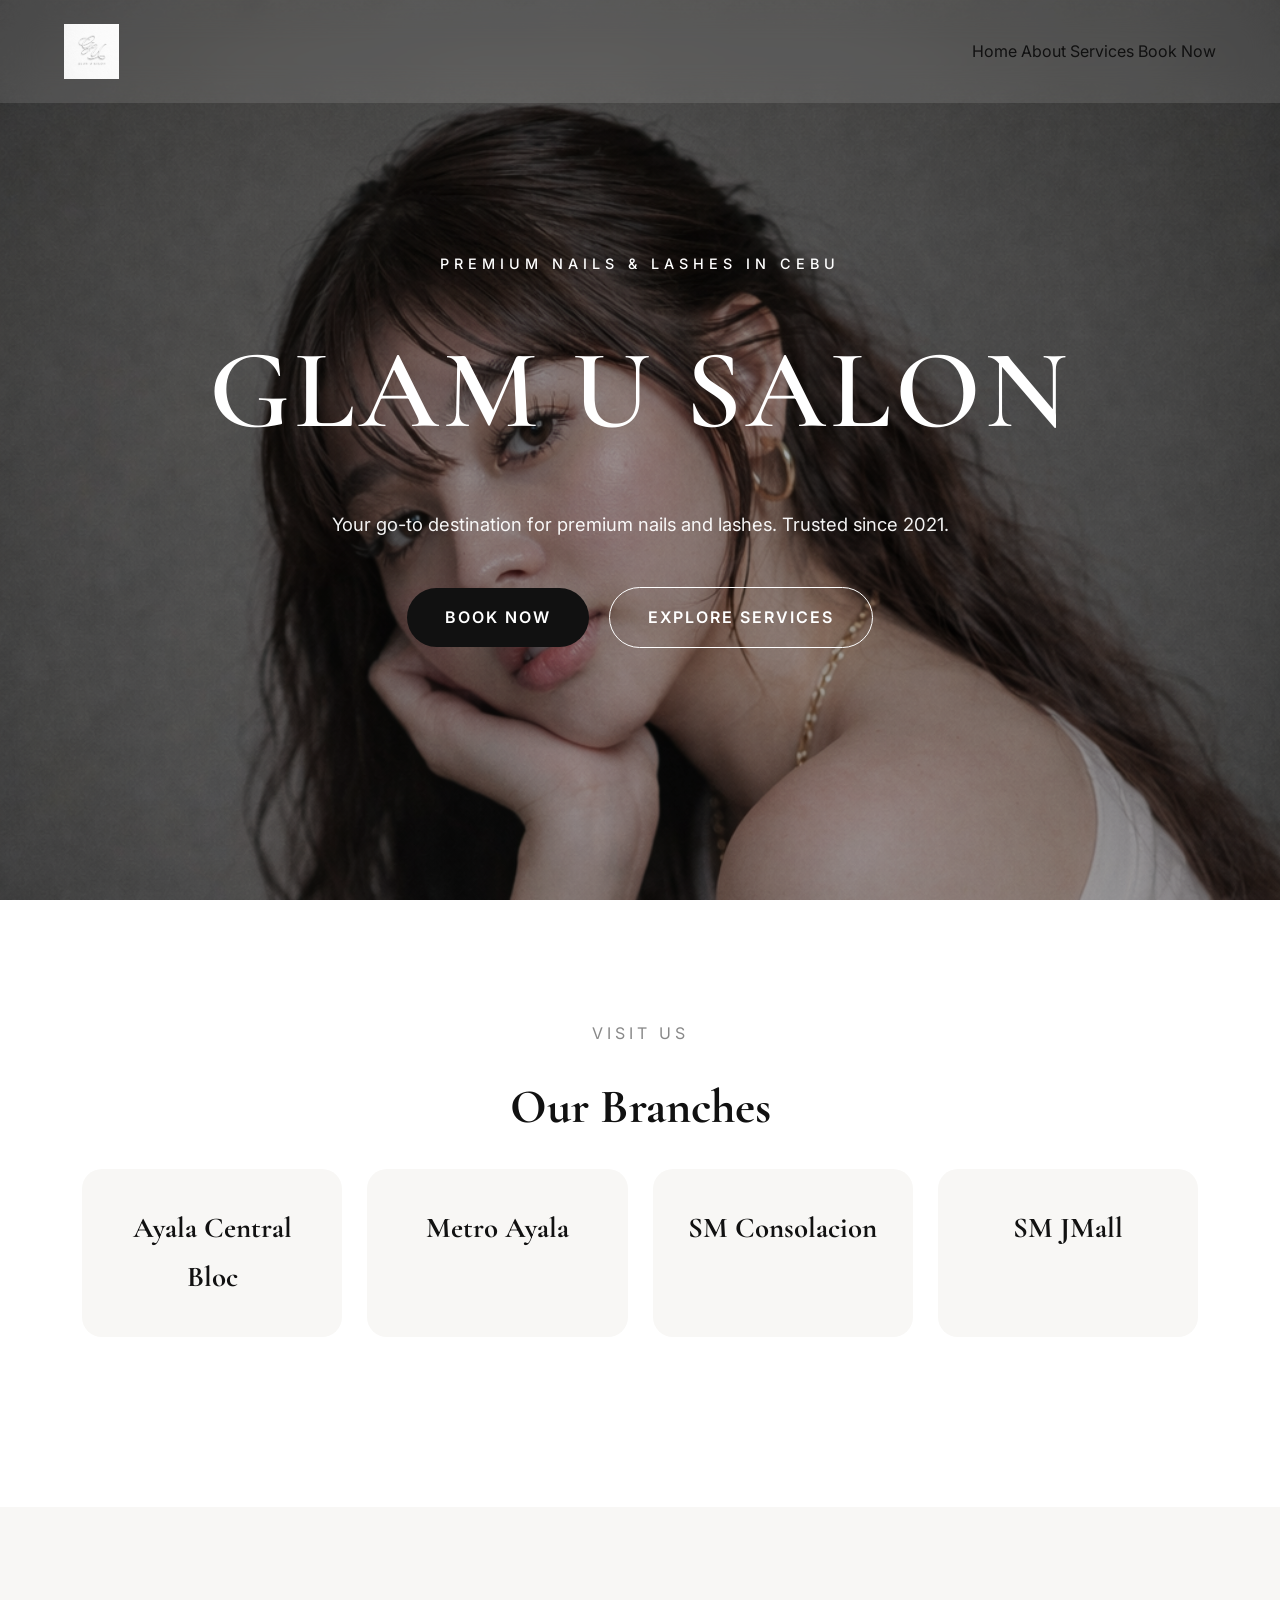
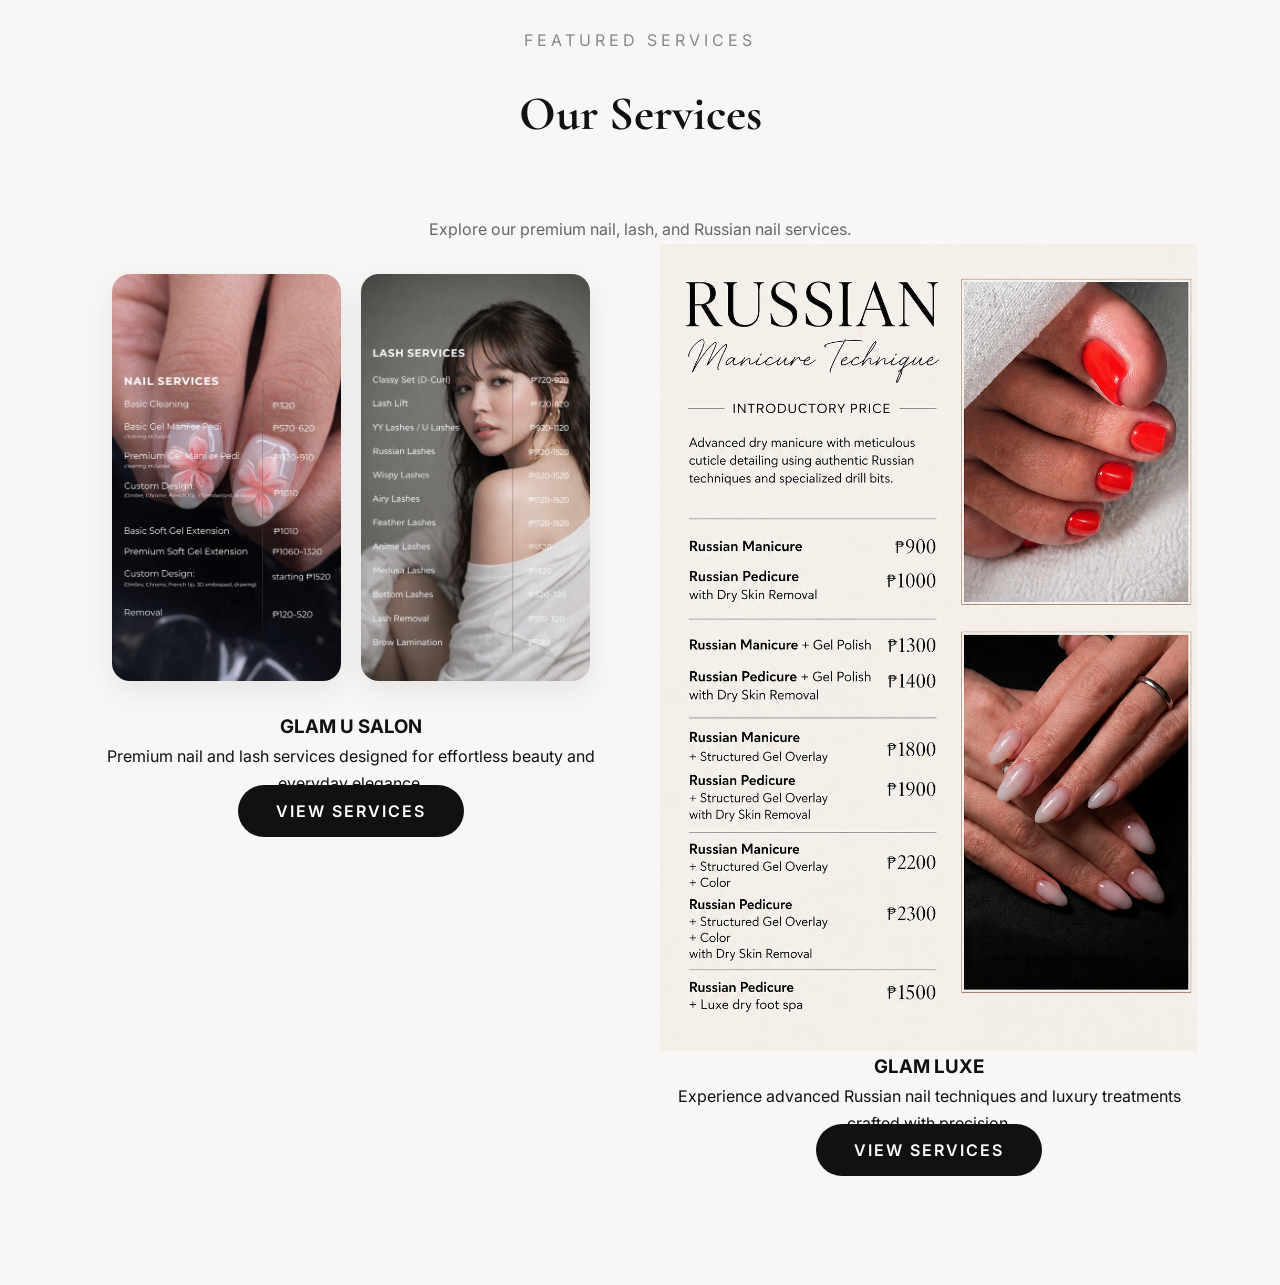
==== index.html @ e1efa461 "Update index.html" ====
<!DOCTYPE html>
<html lang="en">

<head>

<meta charset="UTF-8">
<meta name="viewport" content="width=device-width, initial-scale=1.0">

<title>Glam U Salon | Premium Nails & Lashes in Cebu</title>

<link rel="preconnect" href="https://fonts.googleapis.com">
<link rel="preconnect" href="https://fonts.gstatic.com" crossorigin>

<link href="https://fonts.googleapis.com/css2?family=Cormorant+Garamond:wght@500;600;700&family=Inter:wght@300;400;500;600&display=swap" rel="stylesheet">

<link rel="stylesheet" href="style.css">

</head>

<body>

<header class="navbar">

<div class="container">

<a href="index.html" class="logo">
<img src="image/logo-white.png" alt="GLAM U SALON">
</a>

<nav>

<a href="index.html">Home</a>

<a href="about.html">About</a>

<a href="services.html">Services</a>

<a href="book.html" class="book-btn">Book Now</a>

</nav>

</div>

</header>

<section class="hero">

<div class="hero-overlay"></div>

<div class="hero-content">

<p class="hero-subtitle">
PREMIUM NAILS & LASHES IN CEBU
</p>

<h1>GLAM U SALON</h1>

<p class="hero-description">
Your go-to destination for premium nails and lashes. Trusted since 2021.
</p>

<div class="hero-buttons">

<a href="book.html" class="primary-btn">
BOOK NOW
</a>

<a href="services.html" class="secondary-btn">
EXPLORE SERVICES
</a>

</div>

</div>

</section>

      <section class="location">

    <div class="container">

        <p class="section-subtitle">
            VISIT US
        </p>

        <h2>Our Branches</h2>


        <div class="branches">

            <div class="branch">
                <h3>Ayala Central Bloc</h3>
            </div>

            <div class="branch">
                <h3>Metro Ayala</h3>
            </div>

            <div class="branch">
                <h3>SM Consolacion</h3>
            </div>

           <div class="branch">
    <h3>SM JMall</h3>
</div>

</div>

</div>

</section>

                <section class="featured-services">

    <div class="container">

        <p class="section-subtitle">
            FEATURED SERVICES
        </p>

        <h2>Our Services</h2>

        <p class="section-description">
            Explore our premium nail, lash, and Russian nail services.
        </p>

        <div class="service-grid">

            <div class="service-card">

                <div class="service-images">

                    <img src="image/nailrates.jpg" alt="Nail Services">

                    <img src="image/lashrates.jpg" alt="Lash Services">

                </div>

                <div class="service-content">

                    <h3>GLAM U SALON</h3>

                    <p>
                        Premium nail and lash services designed for effortless beauty and everyday elegance.
                    </p>

                    <a href="services.html" class="primary-btn">
                        VIEW SERVICES
                    </a>

                </div>

            </div>

            <div class="service-card">

                <img src="image/glamluxe.jpg" alt="Glam Luxe">

                <div class="service-content">

                    <h3>GLAM LUXE</h3>

                    <p>
                        Experience advanced Russian nail techniques and luxury treatments crafted with precision.
                    </p>

                    <a href="services.html" class="primary-btn">
                        VIEW SERVICES
                    </a>

                </div>

            </div>

        </div>

    </div>

</section>
---- style.css ----
/* ==========================================
   GLAM U SALON
   Luxury Website
========================================== */

*{
    margin:0;
    padding:0;
    box-sizing:border-box;
}

html{
    scroll-behavior:smooth;
}

body{
    font-family:'Inter',sans-serif;
    background:#f8f7f5;
    color:#111;
    overflow-x:hidden;
    line-height:1.7;
}

img{
    width:100%;
    display:block;
}
/* SERVICES HERO */

.services-hero{
    padding:160px 20px 80px;
    text-align:center;
    background:#f8f7f5;
}

.services-hero h1{
    font-family:'Cormorant Garamond',serif;
    font-size:4rem;
    margin:20px 0;
}

.section-subtitle{
    letter-spacing:4px;
    text-transform:uppercase;
    color:#888;
}

.section-description{
    max-width:650px;
    margin:auto;
    color:#666;
    line-height:1.8;
}
a{
    text-decoration:none;
    color:inherit;
}

ul{
    list-style:none;
}

.container{
    width:min(90%,1200px);
    margin:auto;
}

/* ==========================================
   NAVBAR
========================================== */

.navbar{

    position:fixed;

    top:0;

    left:0;

    width:100%;

    z-index:999;

    padding:24px 0;

    transition:.35s;

    background:rgba(255,255,255,.12);

    backdrop-filter:blur(18px);

    -webkit-backdrop-filter:blur(18px);

}

.navbar.scrolled{

    background:#ffffffee;

    box-shadow:0 8px 30px rgba(0,0,0,.08);

}

.navbar .container{

    display:flex;

    justify-content:space-between;

    align-items:center;

}

.logo img{
    height:55px;
    width:auto;
    display:block;
    transition:.3s ease;
}

.logo img:hover{
    opacity:.8;
}

.navbar.scrolled .logo{

    color:#111;

}

.menu-btn{

    background:none;

    border:none;

    font-size:2rem;

    color:#fff;

    cursor:pointer;

    transition:.3s;

}

.navbar.scrolled .menu-btn{

    color:#111;

}

.menu-btn:hover{

    transform:scale(1.1);

}

/* ==========================================
   MOBILE MENU
========================================== */

.menu-overlay{

    position:fixed;

    inset:0;

    background:#ffffff;

    display:flex;

    justify-content:center;

    align-items:center;

    flex-direction:column;

    transform:translateY(-100%);

    transition:.45s ease;

    z-index:1000;

}

.menu-overlay.active{

    transform:translateY(0);

}

.close-btn{

    position:absolute;

    top:30px;

    right:30px;

    border:none;

    background:none;

    font-size:2rem;

    cursor:pointer;

}

.mobile-nav{

    display:flex;

    flex-direction:column;

    gap:30px;

    text-align:center;

}

.mobile-nav a{

    font-family:'Cormorant Garamond',serif;

    font-size:2rem;

    letter-spacing:2px;

    transition:.3s;

}

.mobile-nav a:hover{

    opacity:.55;

}/* ==========================================
   HERO
========================================== */

.hero{

    position:relative;

    width:100%;

    height:100vh;
   
background:url("image/banner.jpg") no-repeat;
background-size:cover;
background-position:center top;

    display:flex;

    justify-content:center;

    align-items:center;

    text-align:center;

}

.hero-overlay{

    position:absolute;

    inset:0;

    background:linear-gradient(
        rgba(0,0,0,.35),
        rgba(0,0,0,.35)
    );

}

.hero-content{

    position:relative;

    z-index:2;

    width:min(95%,1100px);

    color:#fff;

    animation:fadeUp 1.2s ease;

}

.hero-subtitle{

    font-size:.9rem;

    letter-spacing:5px;

    text-transform:uppercase;

    margin-bottom:20px;

    font-weight:500;

}

.hero h1{

    font-family:'Cormorant Garamond',serif;

    font-size:clamp(3rem,7vw,5.8rem);

    font-weight:600;

    letter-spacing:4px;

    margin-bottom:20px;

    white-space:nowrap;

}

.hero-description{

    max-width:650px;

    margin:auto;

    font-size:1.05rem;

    line-height:1.9;

    opacity:.95;

    margin-bottom:45px;

}

.hero-buttons{

    display:flex;

    justify-content:center;

    align-items:center;

    gap:20px;

    flex-wrap:wrap;

}

/* ==========================================
   BUTTONS
========================================== */

.primary-btn{

    background:#111;

    color:#fff;

    padding:16px 38px;

    border-radius:50px;

    font-weight:600;

    letter-spacing:2px;

    transition:.35s;

}

.primary-btn:hover{

    background:#fff;

    color:#111;

    transform:translateY(-3px);

}

.secondary-btn{

    border:1px solid #fff;

    color:#fff;

    padding:16px 38px;

    border-radius:50px;

    font-weight:600;

    letter-spacing:2px;

    transition:.35s;

}

.secondary-btn:hover{

    background:#fff;

    color:#111;

    transform:translateY(-3px);

}

/* ==========================================
   ANIMATION
========================================== */

@keyframes fadeUp{

    from{

        opacity:0;

        transform:translateY(40px);

    }

    to{

        opacity:1;

        transform:translateY(0);

    }

}/* ==========================================
   FOOTER
========================================== */

.footer{

    background:#ffffff;

    padding:80px 20px;

    text-align:center;

    border-top:1px solid #ececec;

}

.footer-content{

    max-width:800px;

    margin:auto;

}

.footer h3{

    font-family:'Cormorant Garamond',serif;

    font-size:2.4rem;

    font-weight:600;

    letter-spacing:3px;

    margin-bottom:10px;

}

.footer-tagline{

    font-size:1rem;

    color:#777;

    letter-spacing:2px;

    margin-bottom:30px;

}

.social-links{

    display:flex;

    justify-content:center;

    gap:25px;

    margin-bottom:30px;

}

.social-links a{

    color:#111;

    font-weight:500;

    transition:.3s;

}

.social-links a:hover{

    opacity:.6;

}

.copyright{

    color:#888;

    font-size:.9rem;

}

/* ==========================================
   RESPONSIVE
========================================== */

@media(max-width:768px){

.hero{

    padding:0 25px;

}

.hero h1{

    font-size:3.5rem;

    letter-spacing:3px;

}

.hero-subtitle{

    font-size:.8rem;

    letter-spacing:3px;

}

.hero-description{

    font-size:.95rem;

    line-height:1.8;

}

.hero-buttons{

    flex-direction:column;

    gap:15px;

}

.primary-btn,
.secondary-btn{

    width:100%;

    max-width:300px;

}

.logo{

    font-size:1.6rem;

}

.mobile-nav a{

    font-size:1.8rem;

}

.footer{

    padding:60px 20px;

}

.footer h3{

    font-size:2rem;

}

}

/* ==========================================
   LARGE SCREENS
========================================== */

@media(min-width:1200px){

.hero-content{

    max-width:900px;

}

.hero h1{

    font-size:7rem;

}

.hero-description{

    font-size:1.15rem;

}

}/* ==========================================
   FOOTER
========================================== */

.footer{

    background:#ffffff;

    padding:80px 20px;

    text-align:center;

    border-top:1px solid #ececec;

}

.footer-content{

    max-width:800px;

    margin:auto;

}

.footer h3{

    font-family:'Cormorant Garamond',serif;

    font-size:2.4rem;

    font-weight:600;

    letter-spacing:3px;

    margin-bottom:10px;

}

.footer-tagline{

    font-size:1rem;

    color:#777;

    letter-spacing:2px;

    margin-bottom:30px;

}

.social-links{

    display:flex;

    justify-content:center;

    gap:25px;

    margin-bottom:30px;

}

.social-links a{

    color:#111;

    font-weight:500;

    transition:.3s;

}

.social-links a:hover{

    opacity:.6;

}

.copyright{

    color:#888;

    font-size:.9rem;

}

/* ==========================================
   RESPONSIVE
========================================== */

@media(max-width:768px){

.hero{

    padding:0 25px;

}

.hero h1{

    font-size:3.5rem;

    letter-spacing:3px;

}

.hero-subtitle{

    font-size:.8rem;

    letter-spacing:3px;

}

.hero-description{

    font-size:.95rem;

    line-height:1.8;

}

.hero-buttons{

    flex-direction:column;

    gap:15px;

}

.primary-btn,
.secondary-btn{

    width:100%;

    max-width:300px;

}

.logo{

    font-size:1.6rem;

}

.mobile-nav a{

    font-size:1.8rem;

}

.footer{

    padding:60px 20px;

}

.footer h3{

    font-size:2rem;

}

}

/* ==========================================
   LARGE SCREENS
========================================== */

@media(min-width:1200px){

.hero-content{

    max-width:900px;

}

.hero h1{

    font-size:7rem;

}

.hero-description{

    font-size:1.15rem;

}

.service-images{
    display:grid;
    grid-template-columns:1fr 1fr;
    gap:20px;
    padding:30px;
}

.service-images img{
    width:100%;
    border-radius:18px;
    box-shadow:0 10px 30px rgba(0,0,0,.08);
    transition:.35s;
}
   .menu-section{
    padding:40px 20px;
}

.menu-section h2{
    font-family:'Cormorant Garamond',serif;
    text-align:center;
    font-size:2.5rem;
    margin-bottom:30px;
}

.menu-section img{
    width:100%;
    max-width:900px;
    margin:auto;
    display:block;
    border-radius:20px;
    box-shadow:0 15px 35px rgba(0,0,0,.08);
}

.service-images img:hover{
    transform:scale(1.02);
}
/* FEATURED SERVICES */

.featured-services{
    padding:120px 20px;
    background:#f8f7f5;
    text-align:center;
}

.featured-services h2{
    font-family:'Cormorant Garamond',serif;
    font-size:3rem;
    margin:20px 0 60px;
}

.service-grid{
    display:grid;
    grid-template-columns:repeat(auto-fit,minmax(320px,1fr));
    gap:40px;
}

.service-box{
    background:#fff;
    padding:50px 40px;
    border-radius:20px;
    box-shadow:0 12px 35px rgba(0,0,0,.06);
    transition:.3s;
}

.service-box:hover{
    transform:translateY(-8px);
}

.service-box h3{
    font-family:'Cormorant Garamond',serif;
    font-size:2.2rem;
    margin-bottom:20px;
}

.service-box p{
    color:#666;
    line-height:1.8;
    margin-bottom:30px;
}
/* CTA SECTION */

.cta-section{
    padding:120px 20px;
    text-align:center;
    background:#111;
    color:#fff;
}

.cta-section h2{
    font-family:'Cormorant Garamond',serif;
    font-size:3rem;
    margin-bottom:20px;
}

.cta-section p{
    max-width:650px;
    margin:0 auto 40px;
    color:#ddd;
    line-height:1.8;
}
/* LOCATION */

.location{
    padding:120px 20px;
    text-align:center;
    background:#fff;
}

.location h2{
    font-family:'Cormorant Garamond',serif;
    font-size:3rem;
    margin:20px 0;
}

.location-text{
    max-width:700px;
    margin:0 auto 60px;
    color:#666;
}

.branches{
    display:grid;
    grid-template-columns:repeat(auto-fit,minmax(220px,1fr));
    gap:25px;
    margin-bottom:50px;
}

.branch{
    background:#f8f7f5;
    padding:35px;
    border-radius:20px;
}

.branch h3{
    font-family:'Cormorant Garamond',serif;
    font-size:1.8rem;
}
   /* SERVICE MENUS */

.service-menus{
    padding:80px 20px;
}

.service-menus .container{
    max-width:1000px;
    margin:auto;
}

.menu-image{
    width:100%;
    display:block;
    margin:0 auto 40px;
    border-radius:20px;
    box-shadow:0 15px 40px rgba(0,0,0,.08);
}
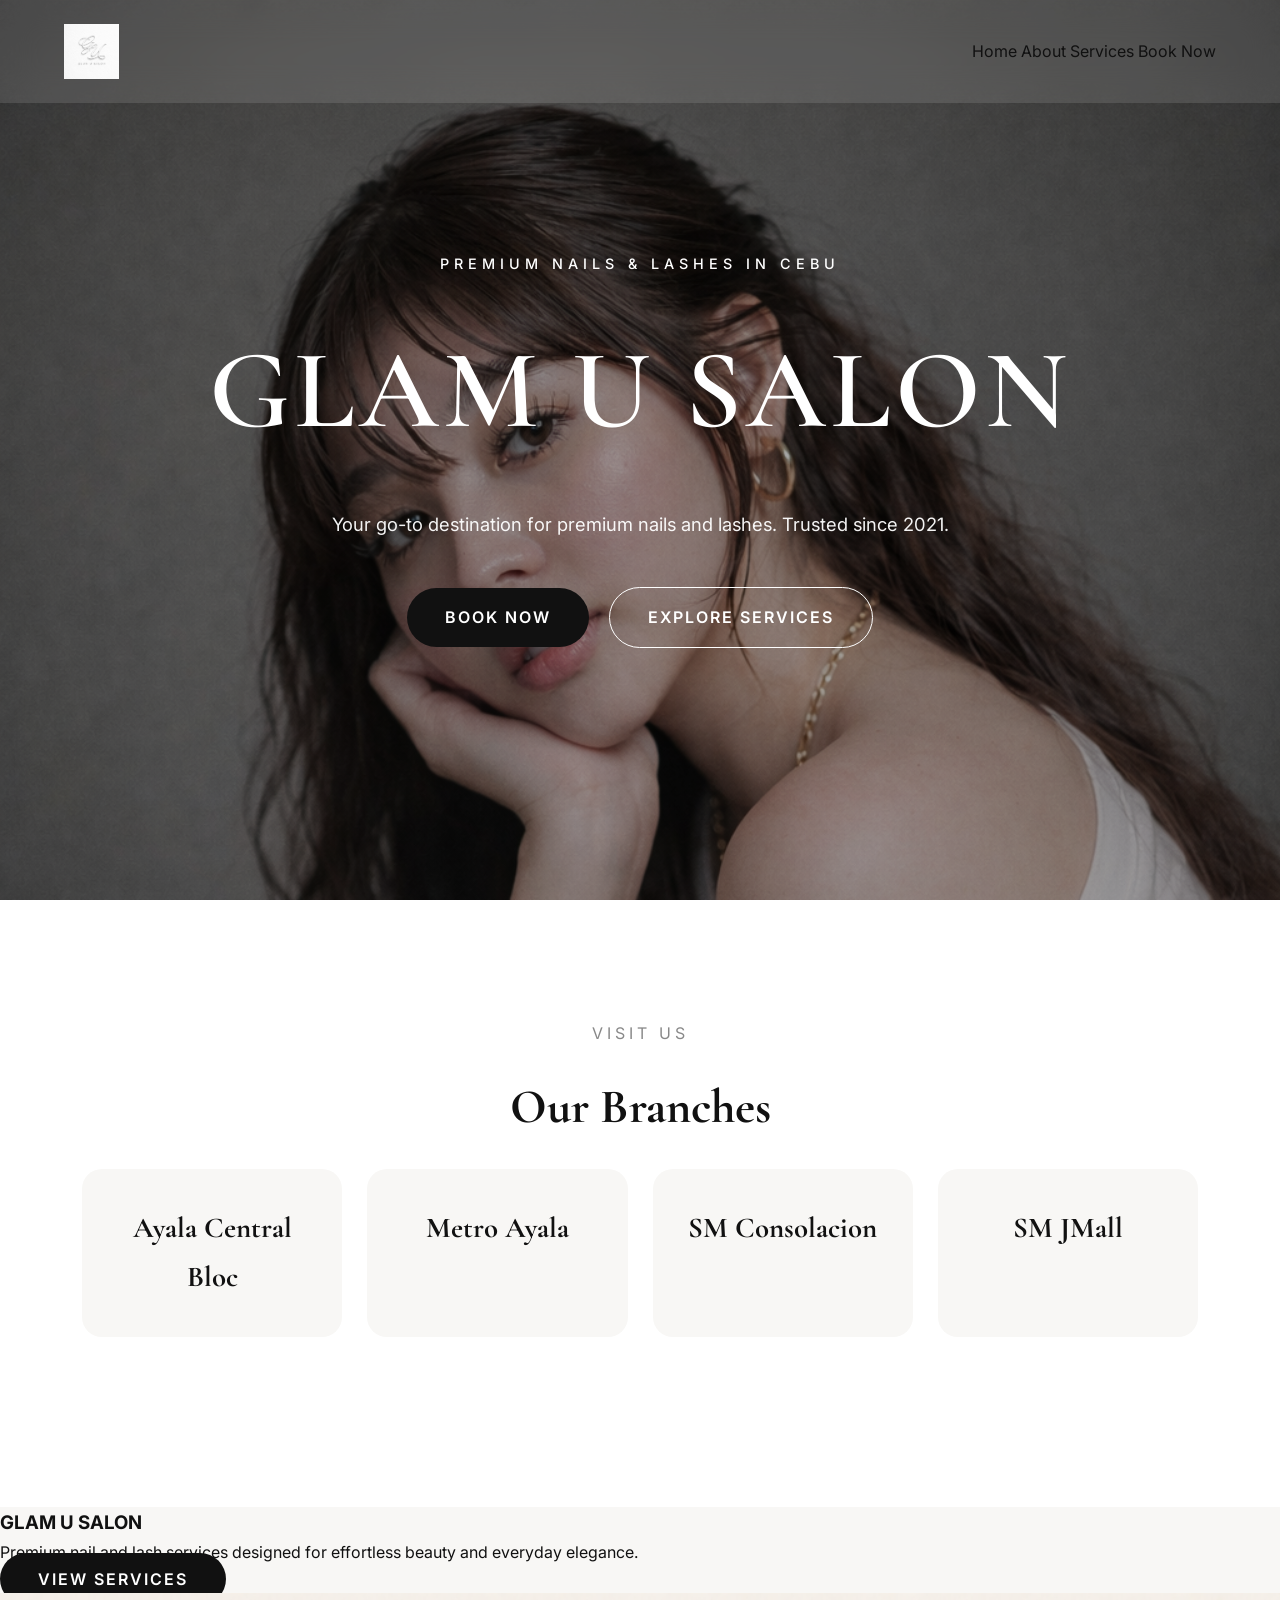
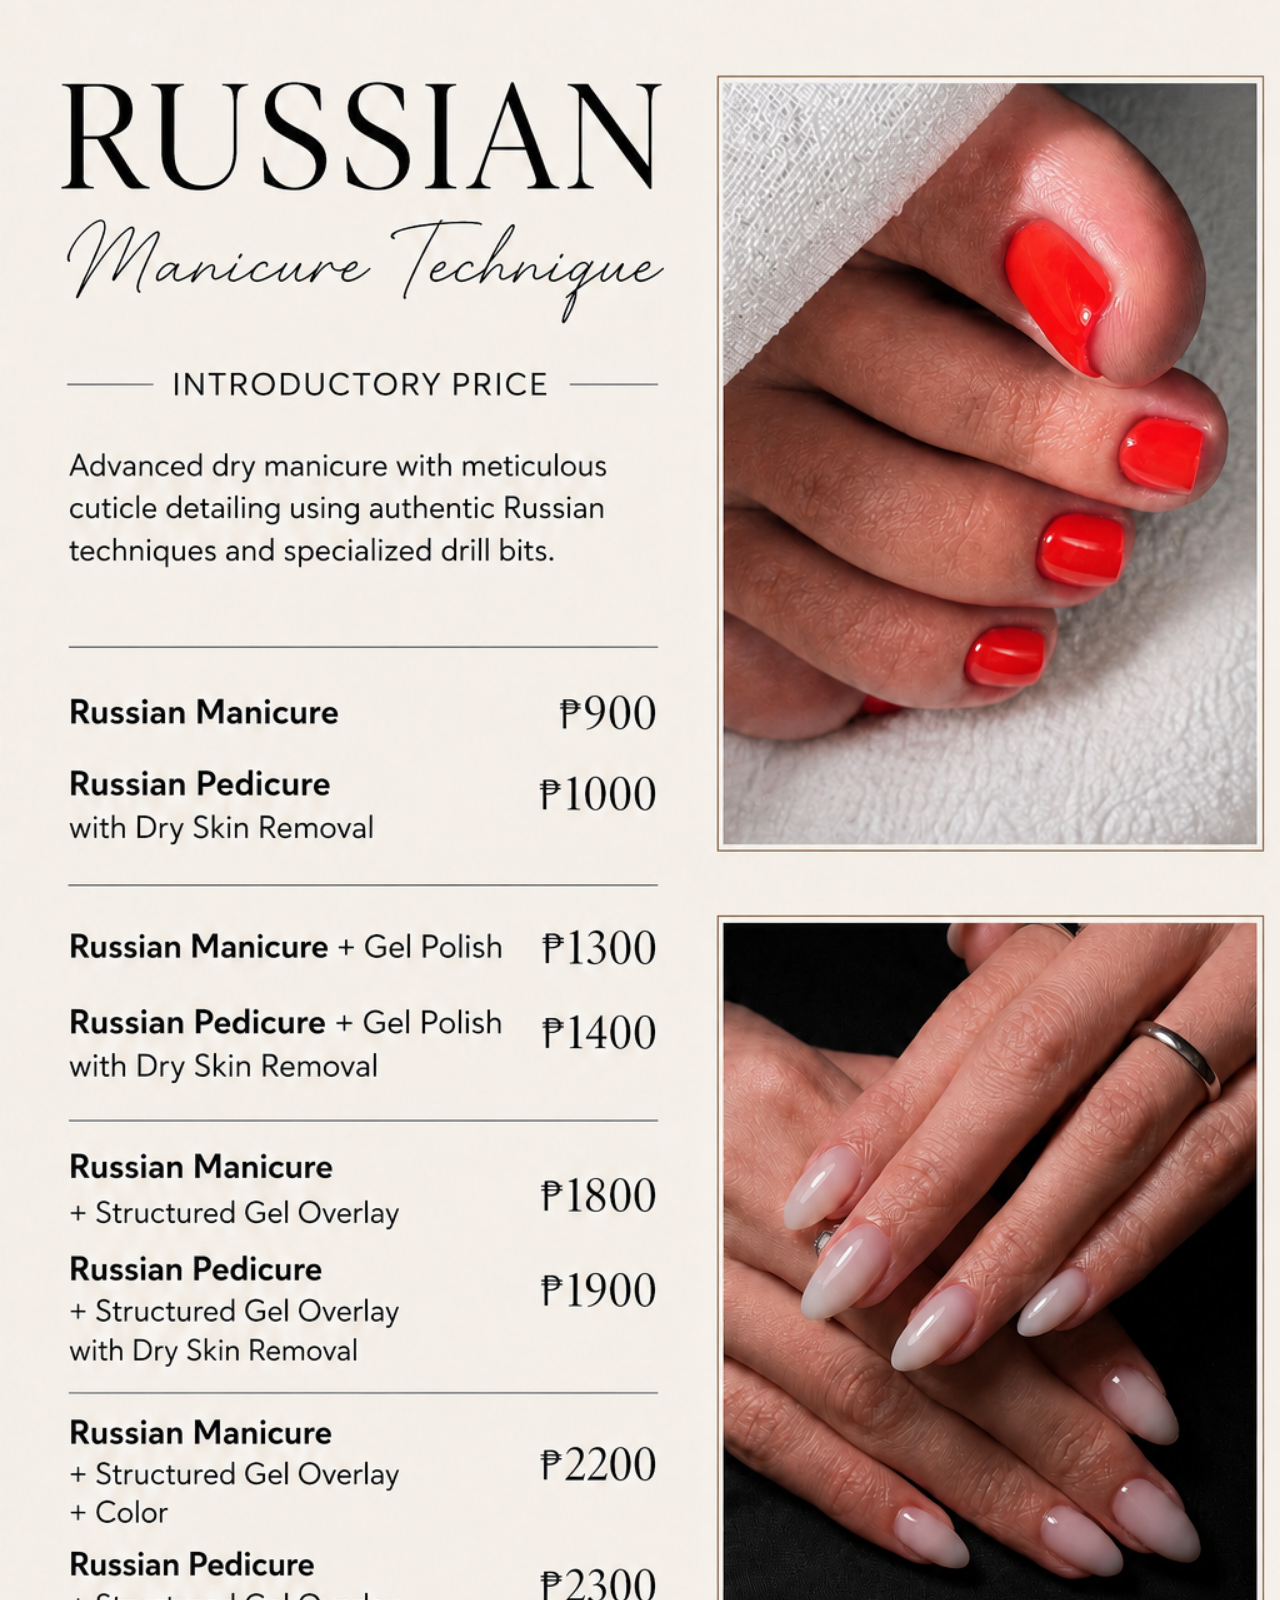
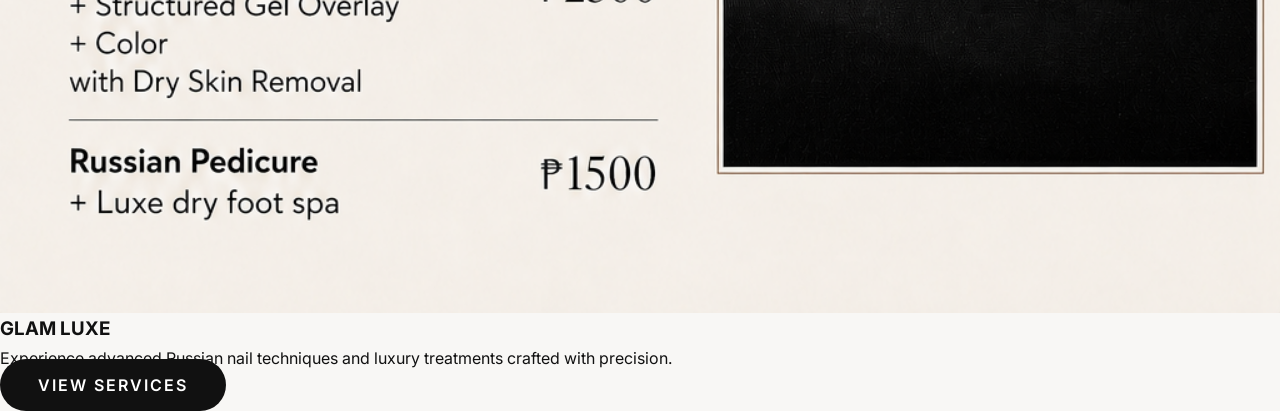
==== commit d93f7565: "Update index.html" ====
--- a/index.html
+++ b/index.html
@@ -110,34 +110,7 @@
 
 </section>
 
-                <section class="featured-services">
-
-    <div class="container">
-
-        <p class="section-subtitle">
-            FEATURED SERVICES
-        </p>
-
-        <h2>Our Services</h2>
-
-        <p class="section-description">
-            Explore our premium nail, lash, and Russian nail services.
-        </p>
-
-        <div class="service-grid">
-
-            <div class="service-card">
-
-                <div class="service-images">
-
-                    <img src="image/nailrates.jpg" alt="Nail Services">
-
-                    <img src="image/lashrates.jpg" alt="Lash Services">
-
-                </div>
-
-                <div class="service-content">
-
+      
                     <h3>GLAM U SALON</h3>
 
                     <p>
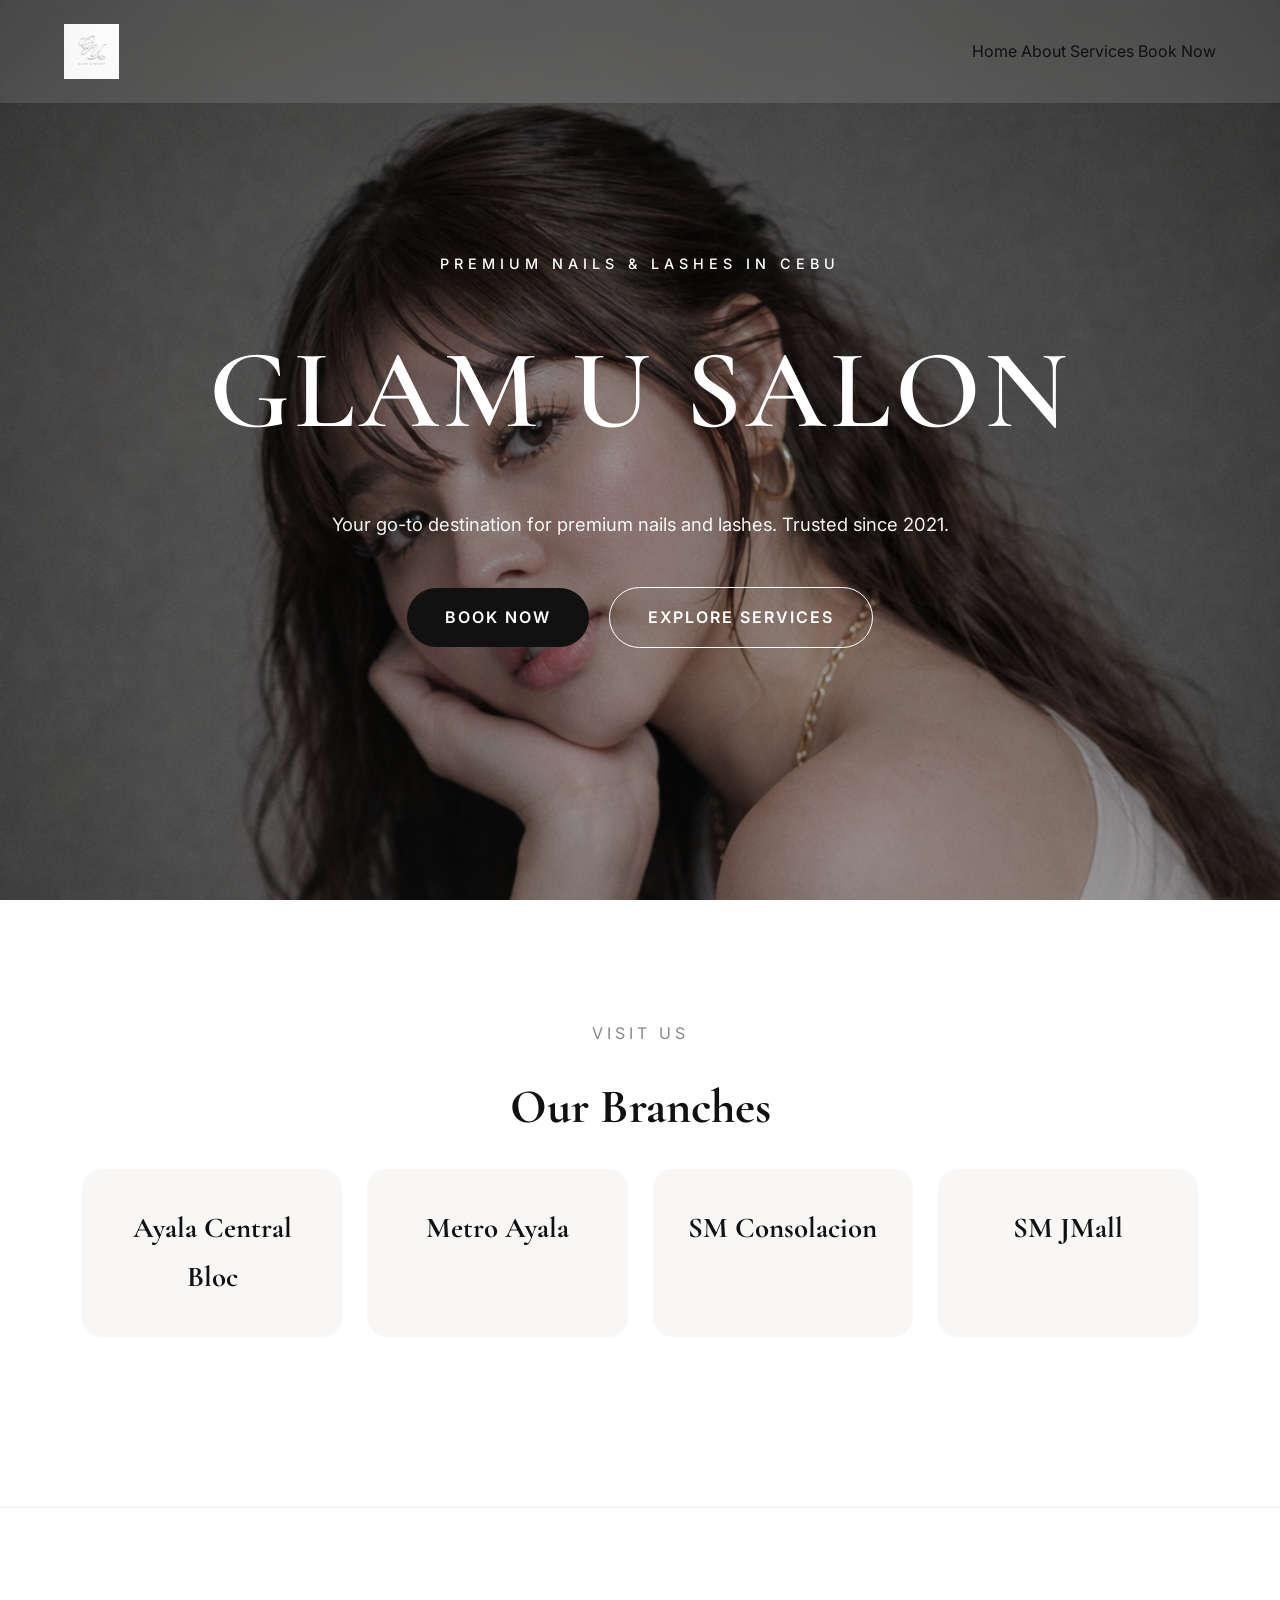
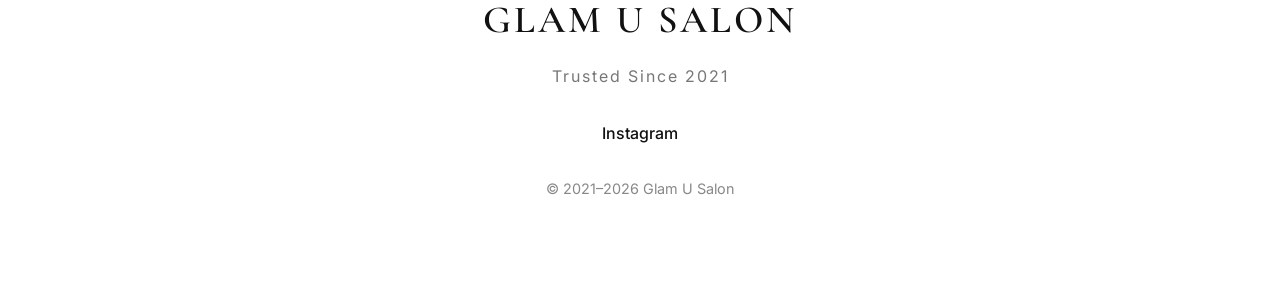
==== commit d70bc785: "Update index.html" ====
--- a/index.html
+++ b/index.html
@@ -21,61 +21,56 @@
 
 <header class="navbar">
 
-<div class="container">
+    <div class="container">
 
-<a href="index.html" class="logo">
-<img src="image/logo-white.png" alt="GLAM U SALON">
-</a>
+        <a href="index.html" class="logo">
+            <img src="image/logo-white.png" alt="GLAM U SALON">
+        </a>
 
-<nav>
+        <nav>
+            <a href="index.html">Home</a>
+            <a href="about.html">About</a>
+            <a href="services.html">Services</a>
+            <a href="book.html" class="book-btn">Book Now</a>
+        </nav>
 
-<a href="index.html">Home</a>
-
-<a href="about.html">About</a>
-
-<a href="services.html">Services</a>
-
-<a href="book.html" class="book-btn">Book Now</a>
-
-</nav>
-
-</div>
+    </div>
 
 </header>
 
 <section class="hero">
 
-<div class="hero-overlay"></div>
+    <div class="hero-overlay"></div>
 
-<div class="hero-content">
+    <div class="hero-content">
 
-<p class="hero-subtitle">
-PREMIUM NAILS & LASHES IN CEBU
-</p>
+        <p class="hero-subtitle">
+            PREMIUM NAILS & LASHES IN CEBU
+        </p>
 
-<h1>GLAM U SALON</h1>
+        <h1>GLAM U SALON</h1>
 
-<p class="hero-description">
-Your go-to destination for premium nails and lashes. Trusted since 2021.
-</p>
+        <p class="hero-description">
+            Your go-to destination for premium nails and lashes. Trusted since 2021.
+        </p>
 
-<div class="hero-buttons">
+        <div class="hero-buttons">
 
-<a href="book.html" class="primary-btn">
-BOOK NOW
-</a>
+            <a href="book.html" class="primary-btn">
+                BOOK NOW
+            </a>
 
-<a href="services.html" class="secondary-btn">
-EXPLORE SERVICES
-</a>
+            <a href="services.html" class="secondary-btn">
+                EXPLORE SERVICES
+            </a>
 
-</div>
+        </div>
 
-</div>
+    </div>
 
 </section>
 
-      <section class="location">
+<section class="location">
 
     <div class="container">
 
@@ -84,7 +79,6 @@
         </p>
 
         <h2>Our Branches</h2>
-
 
         <div class="branches">
 
@@ -100,49 +94,8 @@
                 <h3>SM Consolacion</h3>
             </div>
 
-           <div class="branch">
-    <h3>SM JMall</h3>
-</div>
-
-</div>
-
-</div>
-
-</section>
-
-      
-                    <h3>GLAM U SALON</h3>
-
-                    <p>
-                        Premium nail and lash services designed for effortless beauty and everyday elegance.
-                    </p>
-
-                    <a href="services.html" class="primary-btn">
-                        VIEW SERVICES
-                    </a>
-
-                </div>
-
-            </div>
-
-            <div class="service-card">
-
-                <img src="image/glamluxe.jpg" alt="Glam Luxe">
-
-                <div class="service-content">
-
-                    <h3>GLAM LUXE</h3>
-
-                    <p>
-                        Experience advanced Russian nail techniques and luxury treatments crafted with precision.
-                    </p>
-
-                    <a href="services.html" class="primary-btn">
-                        VIEW SERVICES
-                    </a>
-
-                </div>
-
+            <div class="branch">
+                <h3>SM JMall</h3>
             </div>
 
         </div>
@@ -150,3 +103,35 @@
     </div>
 
 </section>
+
+<footer class="footer">
+
+    <div class="footer-content">
+
+        <h3>GLAM U SALON</h3>
+
+        <p class="footer-tagline">
+            Trusted Since 2021
+        </p>
+
+        <div class="social-links">
+
+            <a href="https://www.instagram.com/glamluxecebu/" target="_blank">
+                Instagram
+            </a>
+
+        </div>
+
+        <p class="copyright">
+            © 2021–2026 Glam U Salon
+        </p>
+
+    </div>
+
+</footer>
+
+<script src="script.js"></script>
+
+</body>
+
+</html>
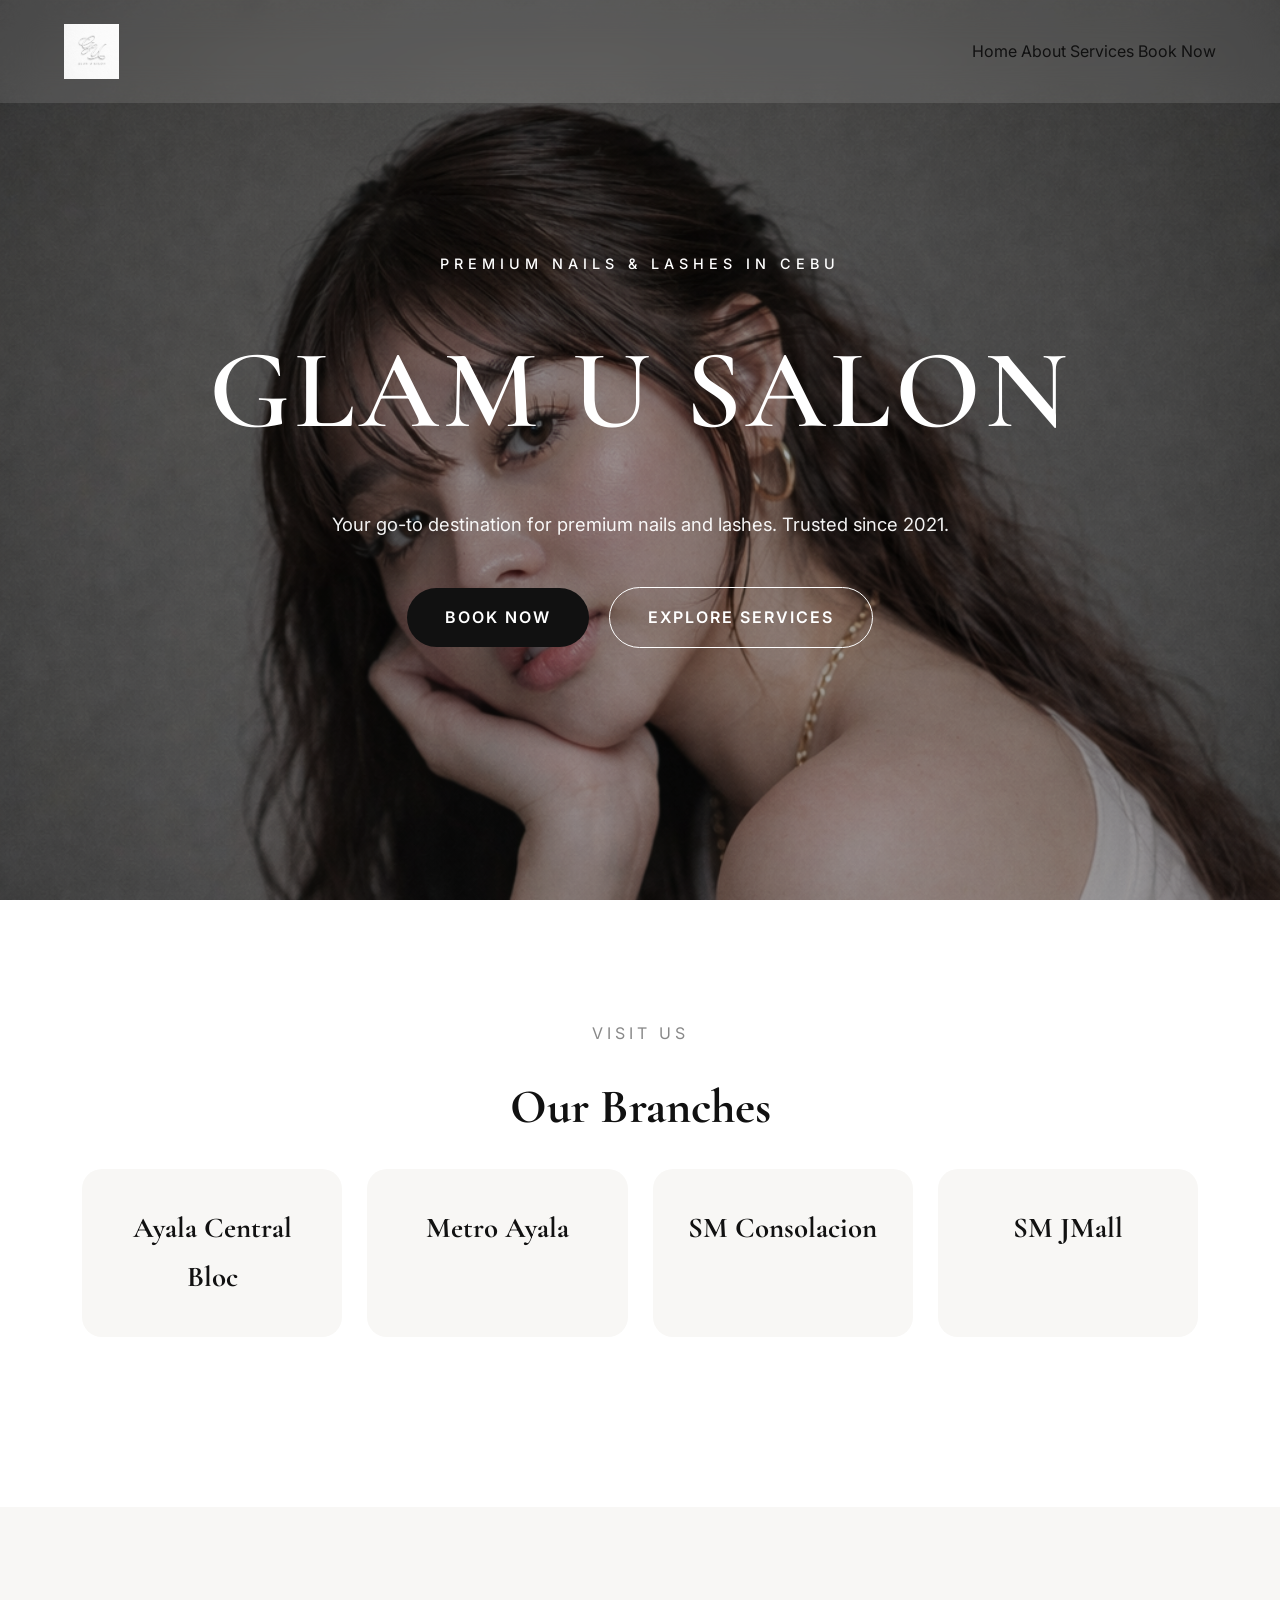
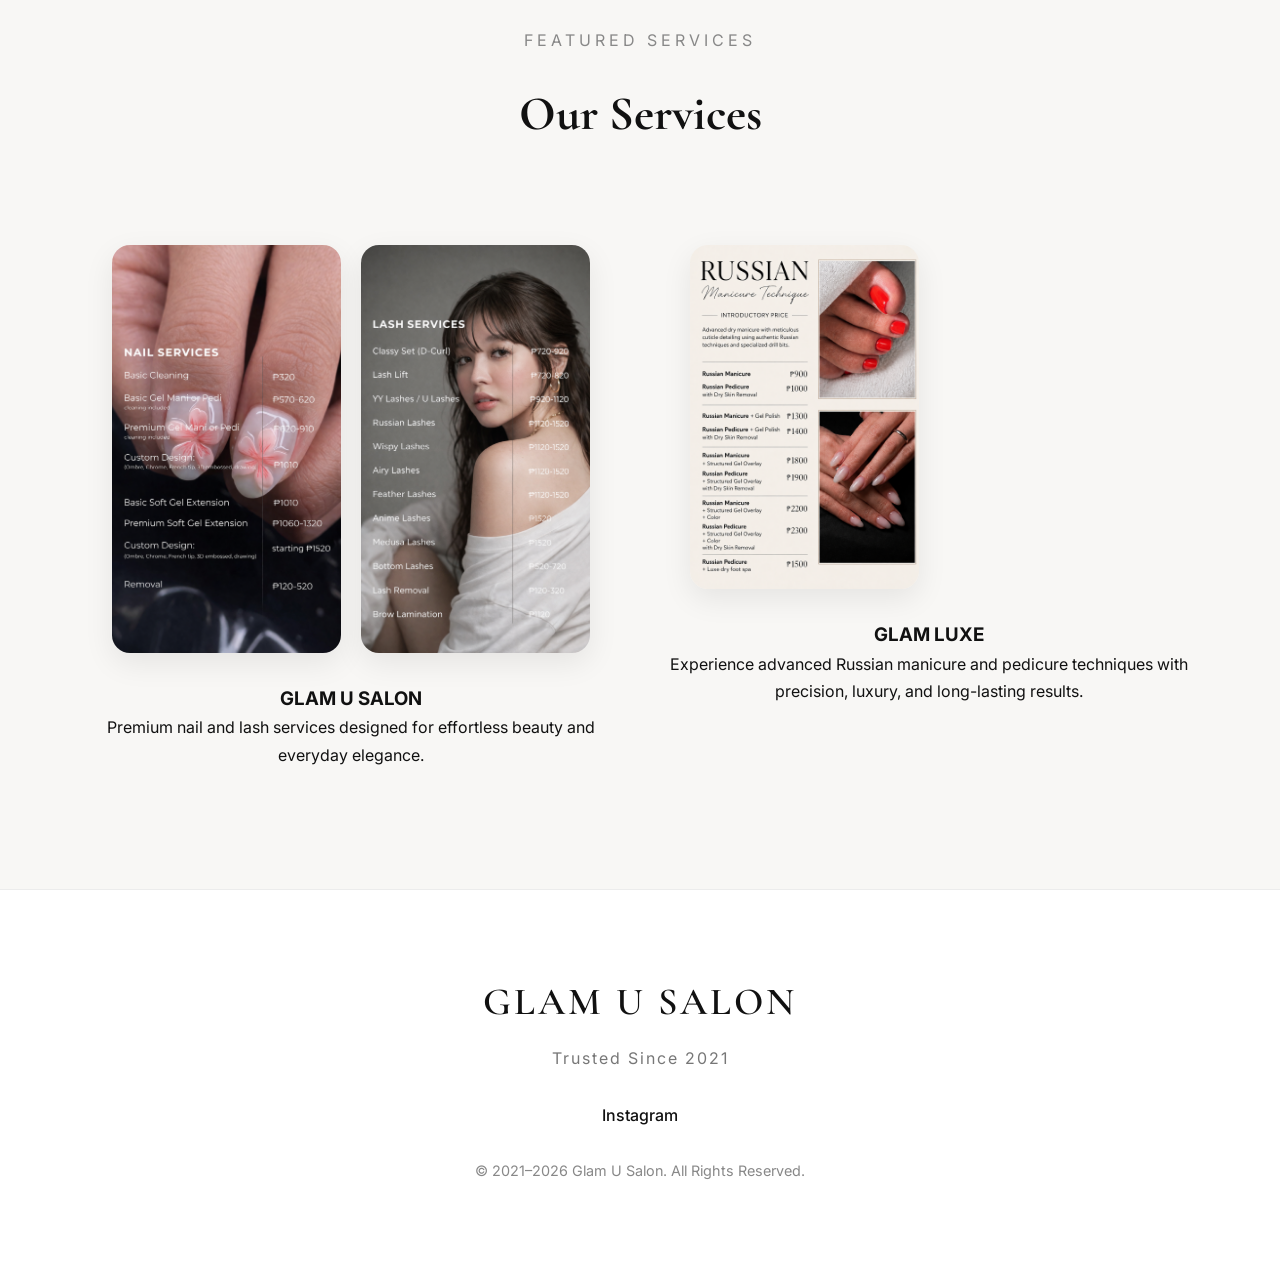
==== commit 7dc10dd6: "Update index.html" ====
--- a/index.html
+++ b/index.html
@@ -2,25 +2,22 @@
 <html lang="en">
 
 <head>
+    <meta charset="UTF-8">
+    <meta name="viewport" content="width=device-width, initial-scale=1.0">
 
-<meta charset="UTF-8">
-<meta name="viewport" content="width=device-width, initial-scale=1.0">
+    <title>Glam U Salon | Premium Nails & Lashes in Cebu</title>
 
-<title>Glam U Salon | Premium Nails & Lashes in Cebu</title>
+    <link rel="preconnect" href="https://fonts.googleapis.com">
+    <link rel="preconnect" href="https://fonts.gstatic.com" crossorigin>
 
-<link rel="preconnect" href="https://fonts.googleapis.com">
-<link rel="preconnect" href="https://fonts.gstatic.com" crossorigin>
+    <link href="https://fonts.googleapis.com/css2?family=Cormorant+Garamond:wght@500;600;700&family=Inter:wght@300;400;500;600&display=swap" rel="stylesheet">
 
-<link href="https://fonts.googleapis.com/css2?family=Cormorant+Garamond:wght@500;600;700&family=Inter:wght@300;400;500;600&display=swap" rel="stylesheet">
-
-<link rel="stylesheet" href="style.css">
-
+    <link rel="stylesheet" href="style.css">
 </head>
 
 <body>
 
 <header class="navbar">
-
     <div class="container">
 
         <a href="index.html" class="logo">
@@ -35,7 +32,6 @@
         </nav>
 
     </div>
-
 </header>
 
 <section class="hero">
@@ -104,6 +100,67 @@
 
 </section>
 
+<section class="featured-services">
+
+    <div class="container">
+
+        <p class="section-subtitle">
+            FEATURED SERVICES
+        </p>
+
+        <h2>Our Services</h2>
+
+        <div class="service-grid">
+
+            <div class="service-card">
+
+                <div class="service-images">
+
+                    <img src="image/nailrates.jpg" alt="Nail Services">
+
+                    <img src="image/lashrates.jpg" alt="Lash Services">
+
+                </div>
+
+                <div class="service-content">
+
+                    <h3>GLAM U SALON</h3>
+
+                    <p>
+                        Premium nail and lash services designed for effortless beauty and everyday elegance.
+                    </p>
+                                        </p>
+
+                </div>
+
+            </div>
+
+            <div class="service-card">
+
+                <div class="service-images">
+
+                    <img src="image/russianrates.jpg" alt="Russian Nail Services">
+
+                </div>
+
+                <div class="service-content">
+
+                    <h3>GLAM LUXE</h3>
+
+                    <p>
+                        Experience advanced Russian manicure and pedicure techniques with precision, luxury, and long-lasting results.
+                    </p>
+
+                </div>
+
+            </div>
+
+        </div>
+
+    </div>
+
+</section>
+
 <footer class="footer">
 
     <div class="footer-content">
@@ -115,15 +172,13 @@
         </p>
 
         <div class="social-links">
-
             <a href="https://www.instagram.com/glamluxecebu/" target="_blank">
                 Instagram
             </a>
-
         </div>
 
         <p class="copyright">
-            © 2021–2026 Glam U Salon
+            © 2021–2026 Glam U Salon. All Rights Reserved.
         </p>
 
     </div>
@@ -133,5 +188,4 @@
 <script src="script.js"></script>
 
 </body>
-
 </html>
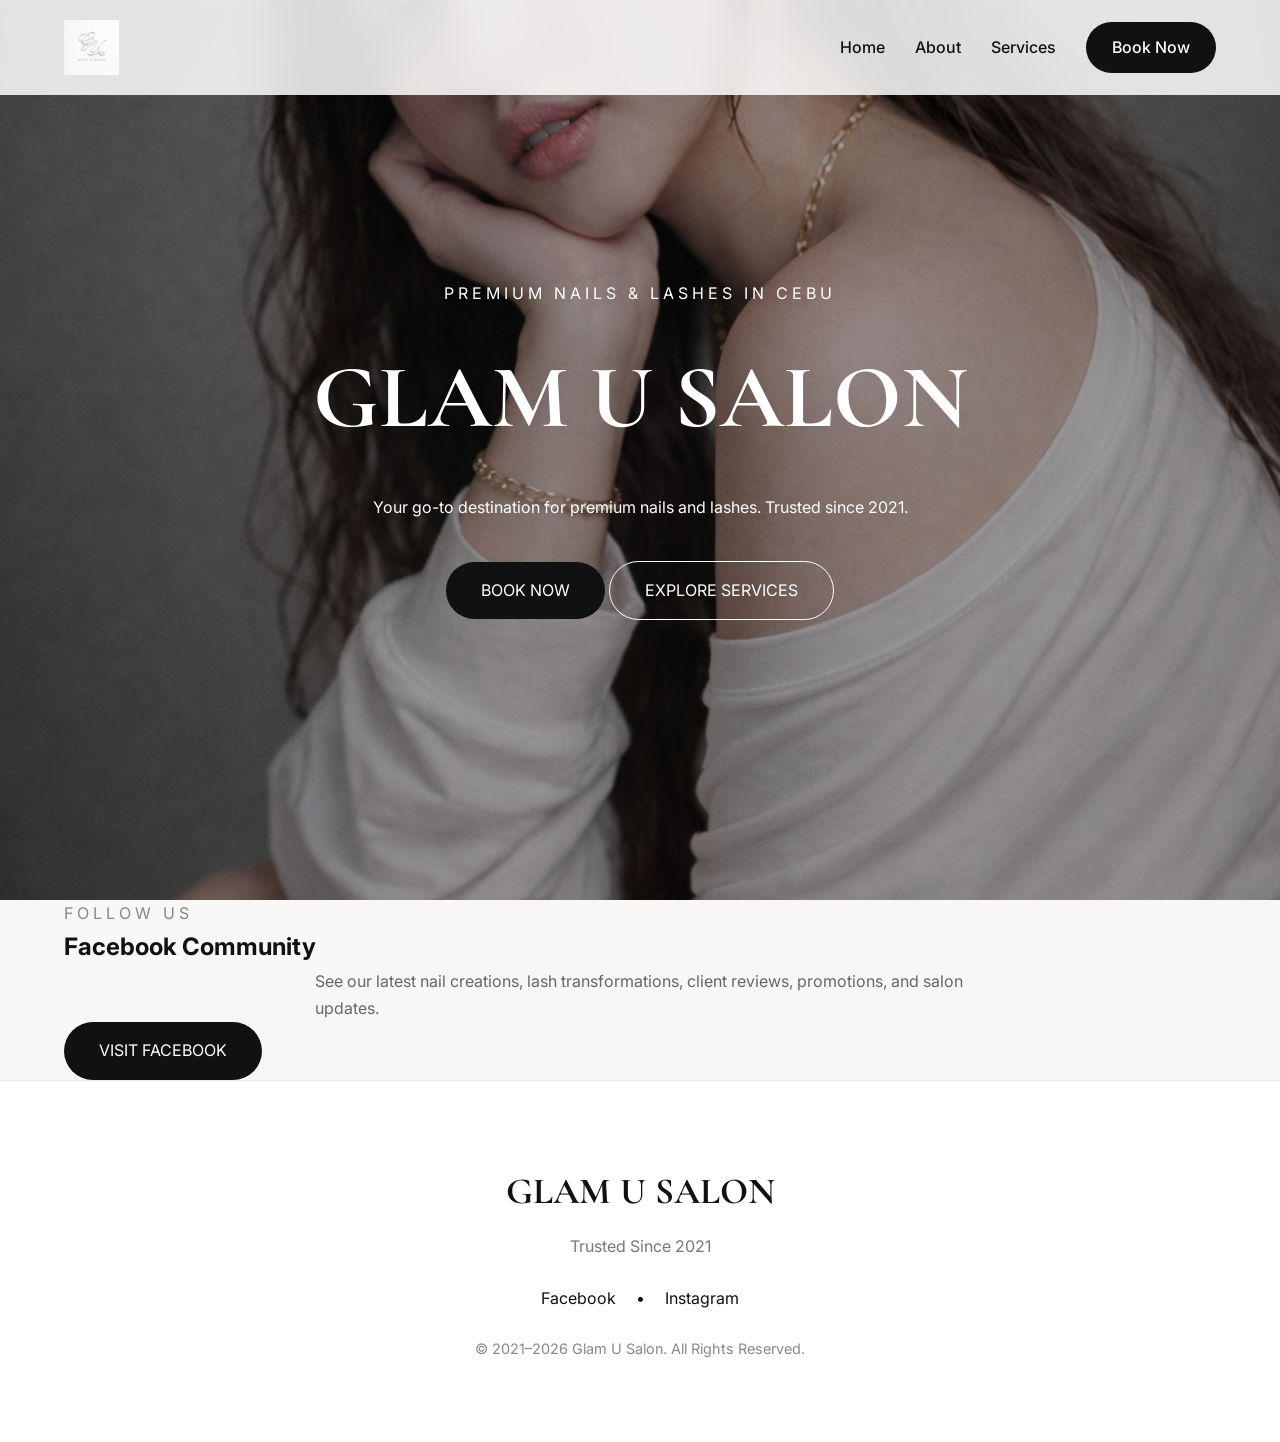
==== commit 3e057f0d: "Update index.html" ====
--- a/index.html
+++ b/index.html
@@ -18,6 +18,7 @@
 <body>
 
 <header class="navbar">
+
     <div class="container">
 
         <a href="index.html" class="logo">
@@ -32,6 +33,7 @@
         </nav>
 
     </div>
+
 </header>
 
 <section class="hero">
@@ -47,7 +49,8 @@
         <h1>GLAM U SALON</h1>
 
         <p class="hero-description">
-            Your go-to destination for premium nails and lashes. Trusted since 2021.
+            Your go-to destination for premium nails and lashes.
+            Trusted since 2021.
         </p>
 
         <div class="hero-buttons">
@@ -64,106 +67,39 @@
 
     </div>
 
-</section>
-
-<section class="location">
+</section><section class="facebook-section">
 
     <div class="container">
 
         <p class="section-subtitle">
-            VISIT US
+            FOLLOW US
         </p>
 
-        <h2>Our Branches</h2>
+        <h2>Facebook Community</h2>
 
-        <div class="branches">
+        <p class="section-description">
 
-            <div class="branch">
-                <h3>Ayala Central Bloc</h3>
-            </div>
+            See our latest nail creations,
+            lash transformations,
+            client reviews,
+            promotions,
+            and salon updates.
 
-            <div class="branch">
-                <h3>Metro Ayala</h3>
-            </div>
+        </p>
 
-            <div class="branch">
-                <h3>SM Consolacion</h3>
-            </div>
+        <a href="https://www.facebook.com/YOURFACEBOOKPAGE"
+           target="_blank"
+           class="primary-btn">
 
-            <div class="branch">
-                <h3>SM JMall</h3>
-            </div>
+            VISIT FACEBOOK
 
-        </div>
+        </a>
 
     </div>
 
-</section>
-
-<section class="featured-services">
+</section><footer class="footer">
 
     <div class="container">
-
-        <p class="section-subtitle">
-            FEATURED SERVICES
-        </p>
-
-        <h2>Our Services</h2>
-
-        <div class="service-grid">
-
-            <div class="service-card">
-
-                <div class="service-images">
-
-                    <img src="image/nailrates.jpg" alt="Nail Services">
-
-                    <img src="image/lashrates.jpg" alt="Lash Services">
-
-                </div>
-
-                <div class="service-content">
-
-                    <h3>GLAM U SALON</h3>
-
-                    <p>
-                        Premium nail and lash services designed for effortless beauty and everyday elegance.
-                    </p>
-                                        </p>
-
-                </div>
-
-            </div>
-
-            <div class="service-card">
-
-                <div class="service-images">
-
-                    <img src="image/russianrates.jpg" alt="Russian Nail Services">
-
-                </div>
-
-                <div class="service-content">
-
-                    <h3>GLAM LUXE</h3>
-
-                    <p>
-                        Experience advanced Russian manicure and pedicure techniques with precision, luxury, and long-lasting results.
-                    </p>
-
-                </div>
-
-            </div>
-
-        </div>
-
-    </div>
-
-</section>
-
-<footer class="footer">
-
-    <div class="footer-content">
 
         <h3>GLAM U SALON</h3>
 
@@ -172,9 +108,17 @@
         </p>
 
         <div class="social-links">
+
+            <a href="https://www.facebook.com/YOURFACEBOOKPAGE" target="_blank">
+                Facebook
+            </a>
+
+            <span>•</span>
+
             <a href="https://www.instagram.com/glamluxecebu/" target="_blank">
                 Instagram
             </a>
+
         </div>
 
         <p class="copyright">
@@ -188,4 +132,5 @@
 <script src="script.js"></script>
 
 </body>
+
 </html>
--- a/style.css
+++ b/style.css
@@ -1,6 +1,5 @@
 /* ==========================================
-   GLAM U SALON
-   Luxury Website
+   GLAM U SALON - LUXURY WEBSITE
 ========================================== */
 
 *{
@@ -17,23 +16,158 @@
     font-family:'Inter',sans-serif;
     background:#f8f7f5;
     color:#111;
+    line-height:1.7;
     overflow-x:hidden;
-    line-height:1.7;
 }
 
 img{
+    max-width:100%;
+    display:block;
+}
+
+a{
+    text-decoration:none;
+    color:inherit;
+}
+
+.container{
+    width:min(90%,1200px);
+    margin:auto;
+}
+
+/* ==========================
+   NAVBAR
+========================== */
+
+.navbar{
+    position:fixed;
+    top:0;
+    left:0;
     width:100%;
-    display:block;
-}
-/* SERVICES HERO */
-
-.services-hero{
-    padding:160px 20px 80px;
-    text-align:center;
-    background:#f8f7f5;
-}
-
-.services-hero h1{
+    background:rgba(255,255,255,.85);
+    backdrop-filter:blur(15px);
+    z-index:999;
+    padding:20px 0;
+}
+
+.navbar .container{
+    display:flex;
+    justify-content:space-between;
+    align-items:center;
+}
+
+.logo img{
+    height:55px;
+    width:auto;
+}
+
+nav{
+    display:flex;
+    gap:30px;
+    align-items:center;
+}
+
+nav a{
+    font-weight:500;
+    transition:.3s;
+}
+
+nav a:hover{
+    opacity:.6;
+}
+
+.book-btn{
+    background:#111;
+    color:#fff;
+    padding:12px 26px;
+    border-radius:40px;
+}
+
+/* ==========================
+   HERO
+========================== */
+
+.hero{
+    position:relative;
+    height:100vh;
+    background:url("image/banner.jpg") center/cover no-repeat;
+    display:flex;
+    justify-content:center;
+    align-items:center;
+    text-align:center;
+}
+
+.hero-overlay{
+    position:absolute;
+    inset:0;
+    background:rgba(0,0,0,.35);
+}
+
+.hero-content{
+    position:relative;
+    color:#fff;
+    z-index:2;
+}
+
+.hero-subtitle{
+    letter-spacing:4px;
+    text-transform:uppercase;
+    margin-bottom:15px;
+}
+
+.hero h1{
+    font-family:'Cormorant Garamond',serif;
+    font-size:clamp(3rem,7vw,6rem);
+    margin-bottom:20px;
+}
+
+.hero-description{
+    max-width:650px;
+    margin:auto;
+    margin-bottom:40px;
+}
+
+/* ==========================
+   BUTTONS
+========================== */
+
+.primary-btn,
+.secondary-btn{
+    display:inline-block;
+    padding:15px 35px;
+    border-radius:40px;
+    transition:.3s;
+}
+
+.primary-btn{
+    background:#111;
+    color:#fff;
+}
+
+.primary-btn:hover{
+    background:#333;
+}
+
+.secondary-btn{
+    border:1px solid #fff;
+    color:#fff;
+}
+
+.secondary-btn:hover{
+    background:#fff;
+    color:#111;
+}
+
+/* ==========================
+   PAGE HERO
+========================== */
+
+.page-hero{
+    padding:170px 20px 80px;
+    text-align:center;
+}
+
+.page-hero h1{
     font-family:'Cormorant Garamond',serif;
     font-size:4rem;
     margin:20px 0;
@@ -41,822 +175,21 @@
 
 .section-subtitle{
     letter-spacing:4px;
+    color:#888;
     text-transform:uppercase;
-    color:#888;
 }
 
 .section-description{
     max-width:650px;
     margin:auto;
     color:#666;
-    line-height:1.8;
-}
-a{
-    text-decoration:none;
-    color:inherit;
-}
-
-ul{
-    list-style:none;
-}
-
-.container{
-    width:min(90%,1200px);
-    margin:auto;
-}
-
-/* ==========================================
-   NAVBAR
-========================================== */
-
-.navbar{
-
-    position:fixed;
-
-    top:0;
-
-    left:0;
-
-    width:100%;
-
-    z-index:999;
-
-    padding:24px 0;
-
-    transition:.35s;
-
-    background:rgba(255,255,255,.12);
-
-    backdrop-filter:blur(18px);
-
-    -webkit-backdrop-filter:blur(18px);
-
-}
-
-.navbar.scrolled{
-
-    background:#ffffffee;
-
-    box-shadow:0 8px 30px rgba(0,0,0,.08);
-
-}
-
-.navbar .container{
-
-    display:flex;
-
-    justify-content:space-between;
-
-    align-items:center;
-
-}
-
-.logo img{
-    height:55px;
-    width:auto;
-    display:block;
-    transition:.3s ease;
-}
-
-.logo img:hover{
-    opacity:.8;
-}
-
-.navbar.scrolled .logo{
-
-    color:#111;
-
-}
-
-.menu-btn{
-
-    background:none;
-
-    border:none;
-
-    font-size:2rem;
-
-    color:#fff;
-
-    cursor:pointer;
-
-    transition:.3s;
-
-}
-
-.navbar.scrolled .menu-btn{
-
-    color:#111;
-
-}
-
-.menu-btn:hover{
-
-    transform:scale(1.1);
-
-}
-
-/* ==========================================
-   MOBILE MENU
-========================================== */
-
-.menu-overlay{
-
-    position:fixed;
-
-    inset:0;
-
-    background:#ffffff;
-
-    display:flex;
-
-    justify-content:center;
-
-    align-items:center;
-
-    flex-direction:column;
-
-    transform:translateY(-100%);
-
-    transition:.45s ease;
-
-    z-index:1000;
-
-}
-
-.menu-overlay.active{
-
-    transform:translateY(0);
-
-}
-
-.close-btn{
-
-    position:absolute;
-
-    top:30px;
-
-    right:30px;
-
-    border:none;
-
-    background:none;
-
-    font-size:2rem;
-
-    cursor:pointer;
-
-}
-
-.mobile-nav{
-
-    display:flex;
-
-    flex-direction:column;
-
-    gap:30px;
-
-    text-align:center;
-
-}
-
-.mobile-nav a{
-
-    font-family:'Cormorant Garamond',serif;
-
-    font-size:2rem;
-
-    letter-spacing:2px;
-
-    transition:.3s;
-
-}
-
-.mobile-nav a:hover{
-
-    opacity:.55;
-
-}/* ==========================================
-   HERO
-========================================== */
-
-.hero{
-
-    position:relative;
-
-    width:100%;
-
-    height:100vh;
-   
-background:url("image/banner.jpg") no-repeat;
-background-size:cover;
-background-position:center top;
-
-    display:flex;
-
-    justify-content:center;
-
-    align-items:center;
-
-    text-align:center;
-
-}
-
-.hero-overlay{
-
-    position:absolute;
-
-    inset:0;
-
-    background:linear-gradient(
-        rgba(0,0,0,.35),
-        rgba(0,0,0,.35)
-    );
-
-}
-
-.hero-content{
-
-    position:relative;
-
-    z-index:2;
-
-    width:min(95%,1100px);
-
-    color:#fff;
-
-    animation:fadeUp 1.2s ease;
-
-}
-
-.hero-subtitle{
-
-    font-size:.9rem;
-
-    letter-spacing:5px;
-
-    text-transform:uppercase;
-
-    margin-bottom:20px;
-
-    font-weight:500;
-
-}
-
-.hero h1{
-
-    font-family:'Cormorant Garamond',serif;
-
-    font-size:clamp(3rem,7vw,5.8rem);
-
-    font-weight:600;
-
-    letter-spacing:4px;
-
-    margin-bottom:20px;
-
-    white-space:nowrap;
-
-}
-
-.hero-description{
-
-    max-width:650px;
-
-    margin:auto;
-
-    font-size:1.05rem;
-
-    line-height:1.9;
-
-    opacity:.95;
-
-    margin-bottom:45px;
-
-}
-
-.hero-buttons{
-
-    display:flex;
-
-    justify-content:center;
-
-    align-items:center;
-
-    gap:20px;
-
-    flex-wrap:wrap;
-
-}
-
-/* ==========================================
-   BUTTONS
-========================================== */
-
-.primary-btn{
-
-    background:#111;
-
-    color:#fff;
-
-    padding:16px 38px;
-
-    border-radius:50px;
-
-    font-weight:600;
-
-    letter-spacing:2px;
-
-    transition:.35s;
-
-}
-
-.primary-btn:hover{
-
-    background:#fff;
-
-    color:#111;
-
-    transform:translateY(-3px);
-
-}
-
-.secondary-btn{
-
-    border:1px solid #fff;
-
-    color:#fff;
-
-    padding:16px 38px;
-
-    border-radius:50px;
-
-    font-weight:600;
-
-    letter-spacing:2px;
-
-    transition:.35s;
-
-}
-
-.secondary-btn:hover{
-
-    background:#fff;
-
-    color:#111;
-
-    transform:translateY(-3px);
-
-}
-
-/* ==========================================
-   ANIMATION
-========================================== */
-
-@keyframes fadeUp{
-
-    from{
-
-        opacity:0;
-
-        transform:translateY(40px);
-
-    }
-
-    to{
-
-        opacity:1;
-
-        transform:translateY(0);
-
-    }
-
-}/* ==========================================
-   FOOTER
-========================================== */
-
-.footer{
-
-    background:#ffffff;
-
-    padding:80px 20px;
-
-    text-align:center;
-
-    border-top:1px solid #ececec;
-
-}
-
-.footer-content{
-
-    max-width:800px;
-
-    margin:auto;
-
-}
-
-.footer h3{
-
-    font-family:'Cormorant Garamond',serif;
-
-    font-size:2.4rem;
-
-    font-weight:600;
-
-    letter-spacing:3px;
-
-    margin-bottom:10px;
-
-}
-
-.footer-tagline{
-
-    font-size:1rem;
-
-    color:#777;
-
-    letter-spacing:2px;
-
-    margin-bottom:30px;
-
-}
-
-.social-links{
-
-    display:flex;
-
-    justify-content:center;
-
-    gap:25px;
-
-    margin-bottom:30px;
-
-}
-
-.social-links a{
-
-    color:#111;
-
-    font-weight:500;
-
-    transition:.3s;
-
-}
-
-.social-links a:hover{
-
-    opacity:.6;
-
-}
-
-.copyright{
-
-    color:#888;
-
-    font-size:.9rem;
-
-}
-
-/* ==========================================
-   RESPONSIVE
-========================================== */
-
-@media(max-width:768px){
-
-.hero{
-
-    padding:0 25px;
-
-}
-
-.hero h1{
-
-    font-size:3.5rem;
-
-    letter-spacing:3px;
-
-}
-
-.hero-subtitle{
-
-    font-size:.8rem;
-
-    letter-spacing:3px;
-
-}
-
-.hero-description{
-
-    font-size:.95rem;
-
-    line-height:1.8;
-
-}
-
-.hero-buttons{
-
-    flex-direction:column;
-
-    gap:15px;
-
-}
-
-.primary-btn,
-.secondary-btn{
-
-    width:100%;
-
-    max-width:300px;
-
-}
-
-.logo{
-
-    font-size:1.6rem;
-
-}
-
-.mobile-nav a{
-
-    font-size:1.8rem;
-
-}
-
-.footer{
-
-    padding:60px 20px;
-
-}
-
-.footer h3{
-
-    font-size:2rem;
-
-}
-
-}
-
-/* ==========================================
-   LARGE SCREENS
-========================================== */
-
-@media(min-width:1200px){
-
-.hero-content{
-
-    max-width:900px;
-
-}
-
-.hero h1{
-
-    font-size:7rem;
-
-}
-
-.hero-description{
-
-    font-size:1.15rem;
-
-}
-
-}/* ==========================================
-   FOOTER
-========================================== */
-
-.footer{
-
-    background:#ffffff;
-
-    padding:80px 20px;
-
-    text-align:center;
-
-    border-top:1px solid #ececec;
-
-}
-
-.footer-content{
-
-    max-width:800px;
-
-    margin:auto;
-
-}
-
-.footer h3{
-
-    font-family:'Cormorant Garamond',serif;
-
-    font-size:2.4rem;
-
-    font-weight:600;
-
-    letter-spacing:3px;
-
-    margin-bottom:10px;
-
-}
-
-.footer-tagline{
-
-    font-size:1rem;
-
-    color:#777;
-
-    letter-spacing:2px;
-
-    margin-bottom:30px;
-
-}
-
-.social-links{
-
-    display:flex;
-
-    justify-content:center;
-
-    gap:25px;
-
-    margin-bottom:30px;
-
-}
-
-.social-links a{
-
-    color:#111;
-
-    font-weight:500;
-
-    transition:.3s;
-
-}
-
-.social-links a:hover{
-
-    opacity:.6;
-
-}
-
-.copyright{
-
-    color:#888;
-
-    font-size:.9rem;
-
-}
-
-/* ==========================================
-   RESPONSIVE
-========================================== */
-
-@media(max-width:768px){
-
-.hero{
-
-    padding:0 25px;
-
-}
-
-.hero h1{
-
-    font-size:3.5rem;
-
-    letter-spacing:3px;
-
-}
-
-.hero-subtitle{
-
-    font-size:.8rem;
-
-    letter-spacing:3px;
-
-}
-
-.hero-description{
-
-    font-size:.95rem;
-
-    line-height:1.8;
-
-}
-
-.hero-buttons{
-
-    flex-direction:column;
-
-    gap:15px;
-
-}
-
-.primary-btn,
-.secondary-btn{
-
-    width:100%;
-
-    max-width:300px;
-
-}
-
-.logo{
-
-    font-size:1.6rem;
-
-}
-
-.mobile-nav a{
-
-    font-size:1.8rem;
-
-}
-
-.footer{
-
-    padding:60px 20px;
-
-}
-
-.footer h3{
-
-    font-size:2rem;
-
-}
-
-}
-
-/* ==========================================
-   LARGE SCREENS
-========================================== */
-
-@media(min-width:1200px){
-
-.hero-content{
-
-    max-width:900px;
-
-}
-
-.hero h1{
-
-    font-size:7rem;
-
-}
-
-.hero-description{
-
-    font-size:1.15rem;
-
-}
-
-.service-images{
-    display:grid;
-    grid-template-columns:1fr 1fr;
-    gap:20px;
-    padding:30px;
-}
-
-.service-images img{
-    width:100%;
-    border-radius:18px;
-    box-shadow:0 10px 30px rgba(0,0,0,.08);
-    transition:.35s;
-}
-   .menu-section{
-    padding:40px 20px;
-}
-
-.menu-section h2{
-    font-family:'Cormorant Garamond',serif;
-    text-align:center;
-    font-size:2.5rem;
-    margin-bottom:30px;
-}
-
-.menu-section img{
-    width:100%;
-    max-width:900px;
-    margin:auto;
-    display:block;
-    border-radius:20px;
-    box-shadow:0 15px 35px rgba(0,0,0,.08);
-}
-
-.service-images img:hover{
-    transform:scale(1.02);
-}
-/* FEATURED SERVICES */
-
-.featured-services{
-    padding:120px 20px;
-    background:#f8f7f5;
-    text-align:center;
-}
-
-.featured-services h2{
-    font-family:'Cormorant Garamond',serif;
-    font-size:3rem;
-    margin:20px 0 60px;
+}
+/* ==========================
+   SERVICES
+========================== */
+
+.service-selection{
+    padding:80px 20px 120px;
 }
 
 .service-grid{
@@ -865,102 +198,152 @@
     gap:40px;
 }
 
-.service-box{
+.service-card{
     background:#fff;
+    border-radius:20px;
     padding:50px 40px;
+    text-align:center;
+    box-shadow:0 15px 35px rgba(0,0,0,.08);
+    transition:.35s ease;
+}
+
+.service-card:hover{
+    transform:translateY(-8px);
+}
+
+.service-card h3{
+    font-family:'Cormorant Garamond',serif;
+    font-size:2.3rem;
+    margin-bottom:15px;
+}
+
+.service-card p{
+    color:#666;
+    margin-bottom:30px;
+}
+
+/* ==========================
+   RATE PAGES
+========================== */
+
+.service-rates{
+    padding:80px 20px 120px;
+}
+
+.service-rates h2{
+    font-family:'Cormorant Garamond',serif;
+    text-align:center;
+    font-size:2.3rem;
+    margin:40px 0 25px;
+}
+
+.rate-image{
+    width:100%;
+    max-width:900px;
+    margin:0 auto 50px;
+    display:block;
     border-radius:20px;
-    box-shadow:0 12px 35px rgba(0,0,0,.06);
-    transition:.3s;
-}
-
-.service-box:hover{
-    transform:translateY(-8px);
-}
-
-.service-box h3{
-    font-family:'Cormorant Garamond',serif;
-    font-size:2.2rem;
-    margin-bottom:20px;
-}
-
-.service-box p{
-    color:#666;
-    line-height:1.8;
-    margin-bottom:30px;
-}
-/* CTA SECTION */
-
-.cta-section{
-    padding:120px 20px;
-    text-align:center;
-    background:#111;
-    color:#fff;
-}
-
-.cta-section h2{
-    font-family:'Cormorant Garamond',serif;
-    font-size:3rem;
-    margin-bottom:20px;
-}
-
-.cta-section p{
-    max-width:650px;
-    margin:0 auto 40px;
-    color:#ddd;
-    line-height:1.8;
-}
-/* LOCATION */
+    box-shadow:0 15px 35px rgba(0,0,0,.08);
+}
+
+/* ==========================
+   LOCATION
+========================== */
 
 .location{
     padding:120px 20px;
     text-align:center;
-    background:#fff;
 }
 
 .location h2{
     font-family:'Cormorant Garamond',serif;
     font-size:3rem;
-    margin:20px 0;
-}
-
-.location-text{
-    max-width:700px;
-    margin:0 auto 60px;
-    color:#666;
+    margin:20px 0 50px;
 }
 
 .branches{
     display:grid;
     grid-template-columns:repeat(auto-fit,minmax(220px,1fr));
     gap:25px;
-    margin-bottom:50px;
 }
 
 .branch{
-    background:#f8f7f5;
+    background:#fff;
     padding:35px;
     border-radius:20px;
+    box-shadow:0 10px 25px rgba(0,0,0,.05);
 }
 
 .branch h3{
     font-family:'Cormorant Garamond',serif;
     font-size:1.8rem;
 }
-   /* SERVICE MENUS */
-
-.service-menus{
+
+/* ==========================
+   FOOTER
+========================== */
+
+.footer{
+    background:#fff;
     padding:80px 20px;
-}
-
-.service-menus .container{
-    max-width:1000px;
-    margin:auto;
-}
-
-.menu-image{
-    width:100%;
-    display:block;
-    margin:0 auto 40px;
-    border-radius:20px;
-    box-shadow:0 15px 40px rgba(0,0,0,.08);
-}
+    text-align:center;
+    border-top:1px solid #ececec;
+}
+
+.footer h3{
+    font-family:'Cormorant Garamond',serif;
+    font-size:2.3rem;
+    margin-bottom:10px;
+}
+
+.footer-tagline{
+    color:#777;
+    margin-bottom:25px;
+}
+
+.social-links{
+    display:flex;
+    justify-content:center;
+    gap:20px;
+    margin-bottom:25px;
+}
+
+.copyright{
+    color:#888;
+    font-size:.9rem;
+}
+
+/* ==========================
+   MOBILE
+========================== */
+
+@media (max-width:768px){
+
+    nav{
+        gap:15px;
+        font-size:.9rem;
+    }
+
+    .hero h1{
+        font-size:3.2rem;
+    }
+
+    .page-hero h1{
+        font-size:2.8rem;
+    }
+
+    .service-grid{
+        grid-template-columns:1fr;
+    }
+
+    .branches{
+        grid-template-columns:1fr;
+    }
+
+    .primary-btn,
+    .secondary-btn{
+        width:100%;
+        max-width:280px;
+        text-align:center;
+    }
+}
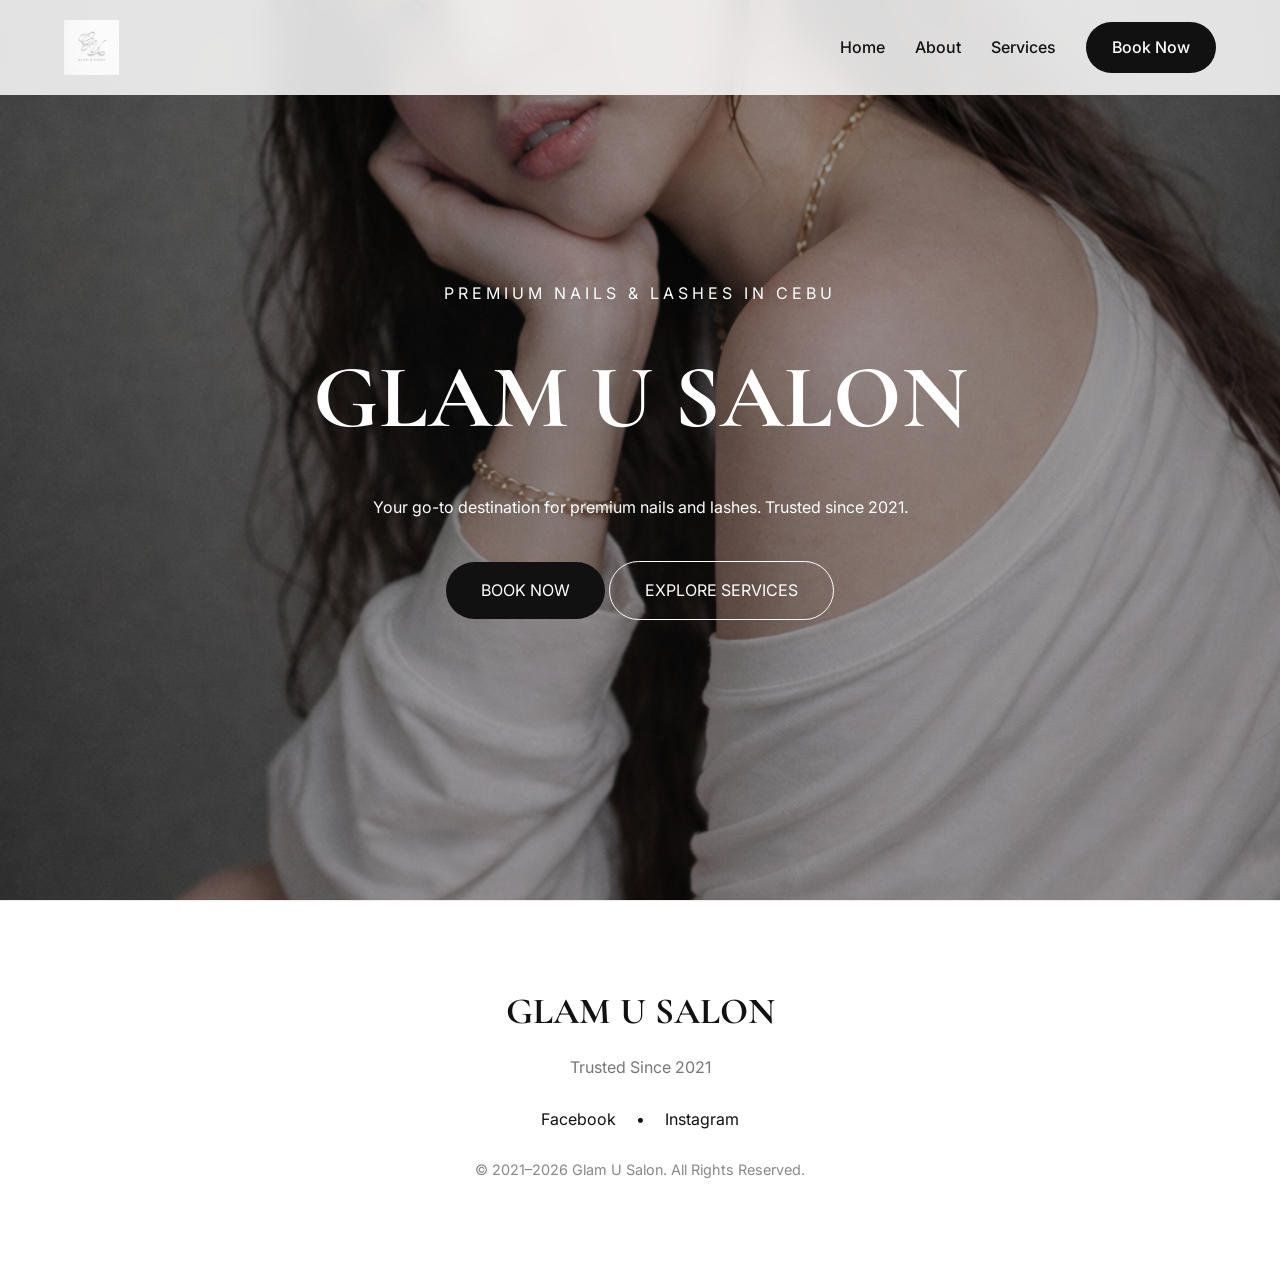
==== commit c999babc: "Update index.html" ====
--- a/index.html
+++ b/index.html
@@ -67,36 +67,6 @@
 
     </div>
 
-</section><section class="facebook-section">
-
-    <div class="container">
-
-        <p class="section-subtitle">
-            FOLLOW US
-        </p>
-
-        <h2>Facebook Community</h2>
-
-        <p class="section-description">
-
-            See our latest nail creations,
-            lash transformations,
-            client reviews,
-            promotions,
-            and salon updates.
-
-        </p>
-
-        <a href="https://www.facebook.com/YOURFACEBOOKPAGE"
-           target="_blank"
-           class="primary-btn">
-
-            VISIT FACEBOOK
-
-        </a>
-
-    </div>
-
 </section><footer class="footer">
 
     <div class="container">
@@ -109,7 +79,7 @@
 
         <div class="social-links">
 
-            <a href="https://www.facebook.com/YOURFACEBOOKPAGE" target="_blank">
+            <a href="https://www.facebook.com/share/1DAfXJNNvA/?mibextid=wwXIfr target="_blank">
                 Facebook
             </a>
 
--- a/style.css
+++ b/style.css
@@ -1,4 +1,23 @@
-/* ==========================================
+.branch-image{
+    width:100%;
+    height:240px;
+    object-fit:cover;
+    border-radius:20px;
+    margin-bottom:20px;
+}
+
+.branch{
+    background:#fff;
+    border-radius:25px;
+    padding:20px;
+    text-align:center;
+    box-shadow:0 10px 30px rgba(0,0,0,.08);
+    transition:.3s;
+}
+
+.branch:hover{
+    transform:translateY(-8px);
+}/* ==========================================
    GLAM U SALON - LUXURY WEBSITE
 ========================================== */
 
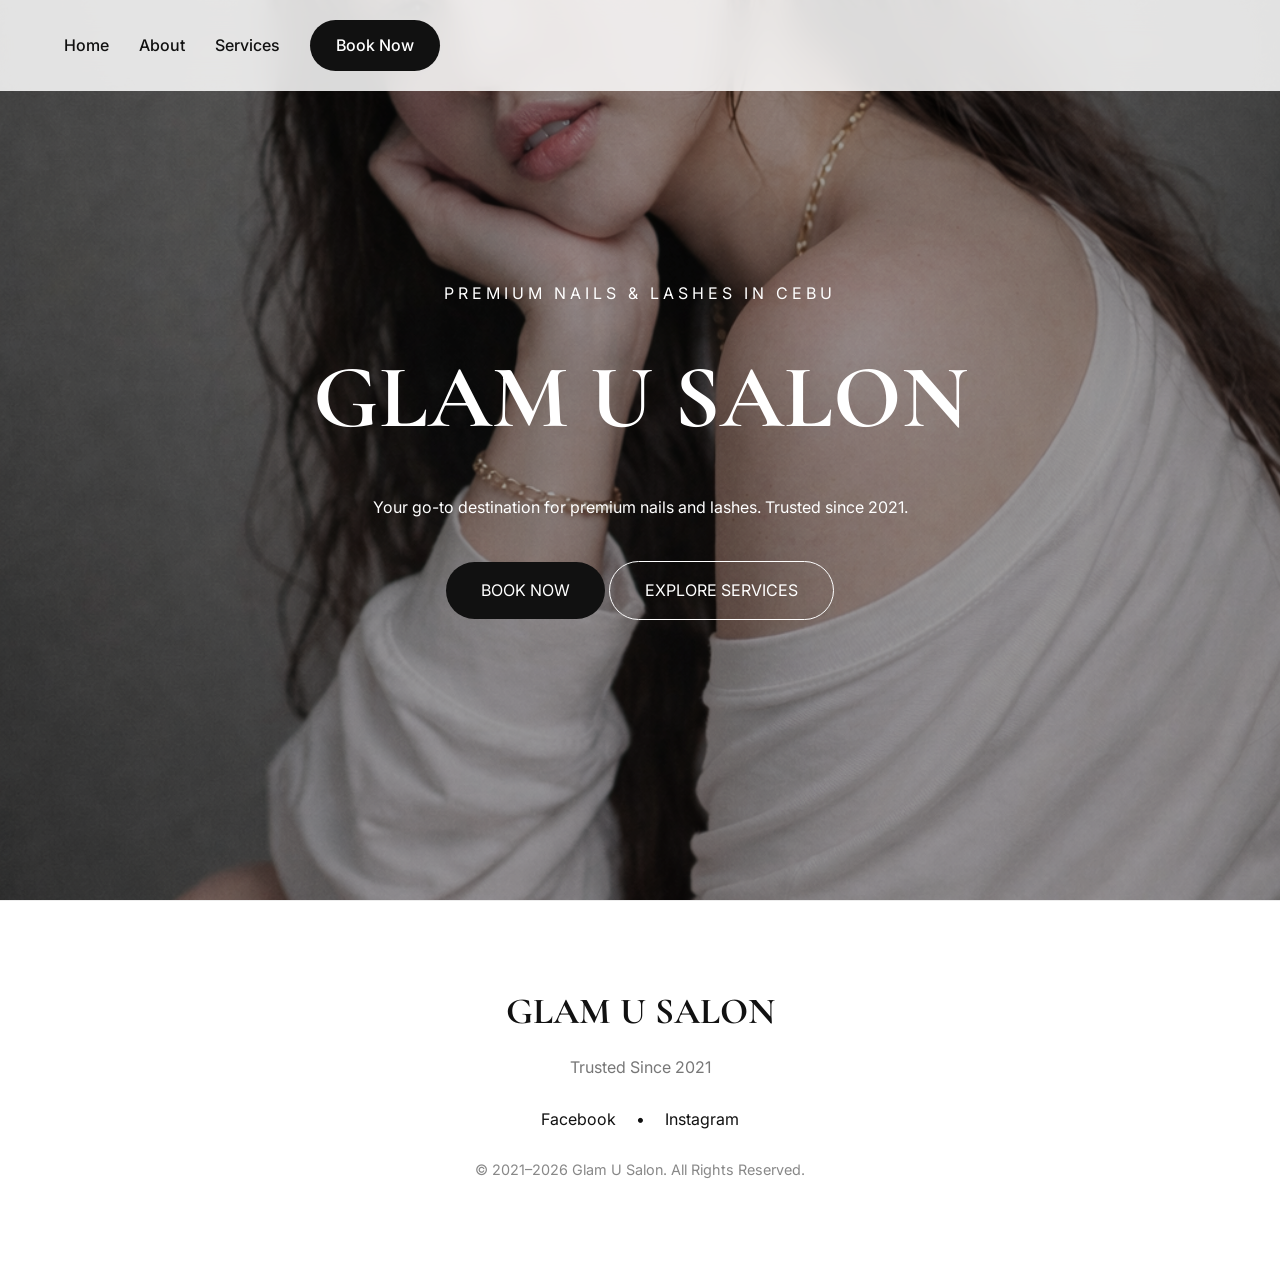
==== commit f7969cb8: "Update index.html" ====
--- a/index.html
+++ b/index.html
@@ -21,9 +21,7 @@
 
     <div class="container">
 
-        <a href="index.html" class="logo">
-            <img src="image/logo-white.png" alt="GLAM U SALON">
-        </a>
+    
 
         <nav>
             <a href="index.html">Home</a>
